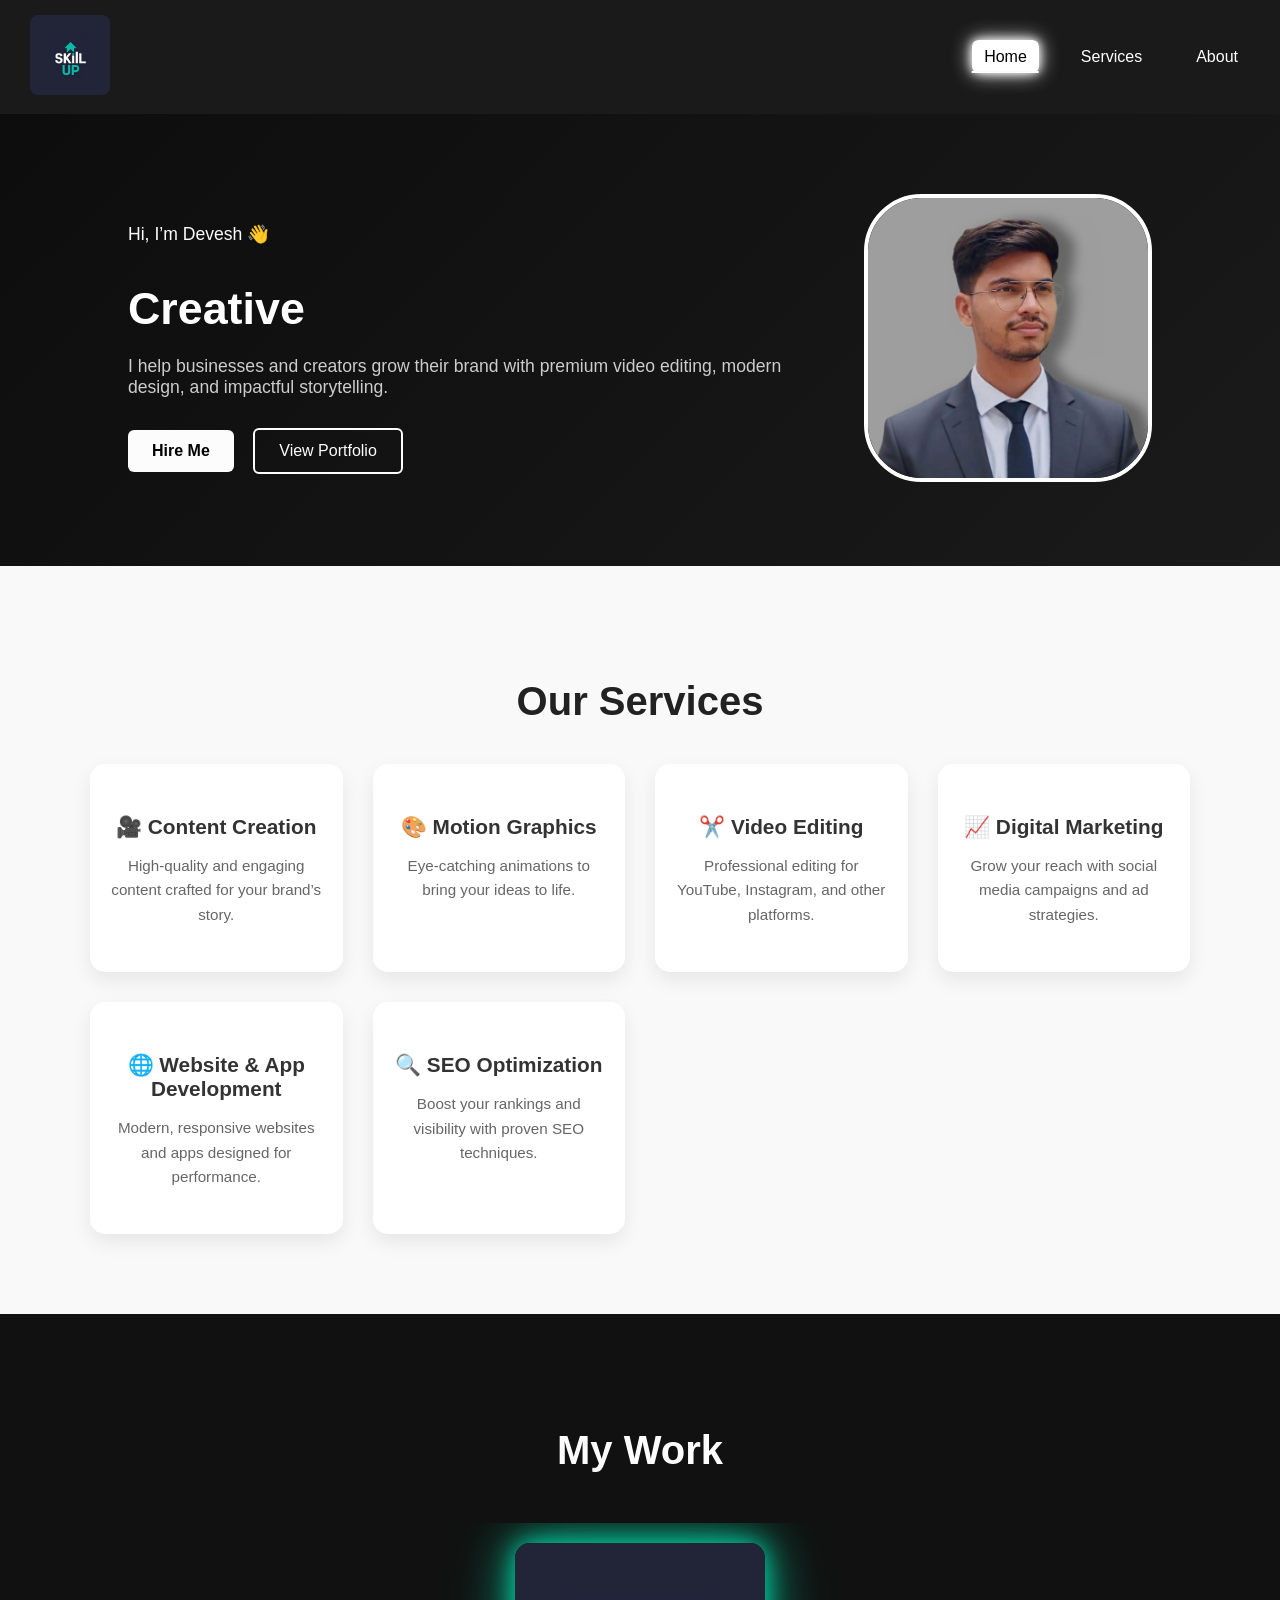
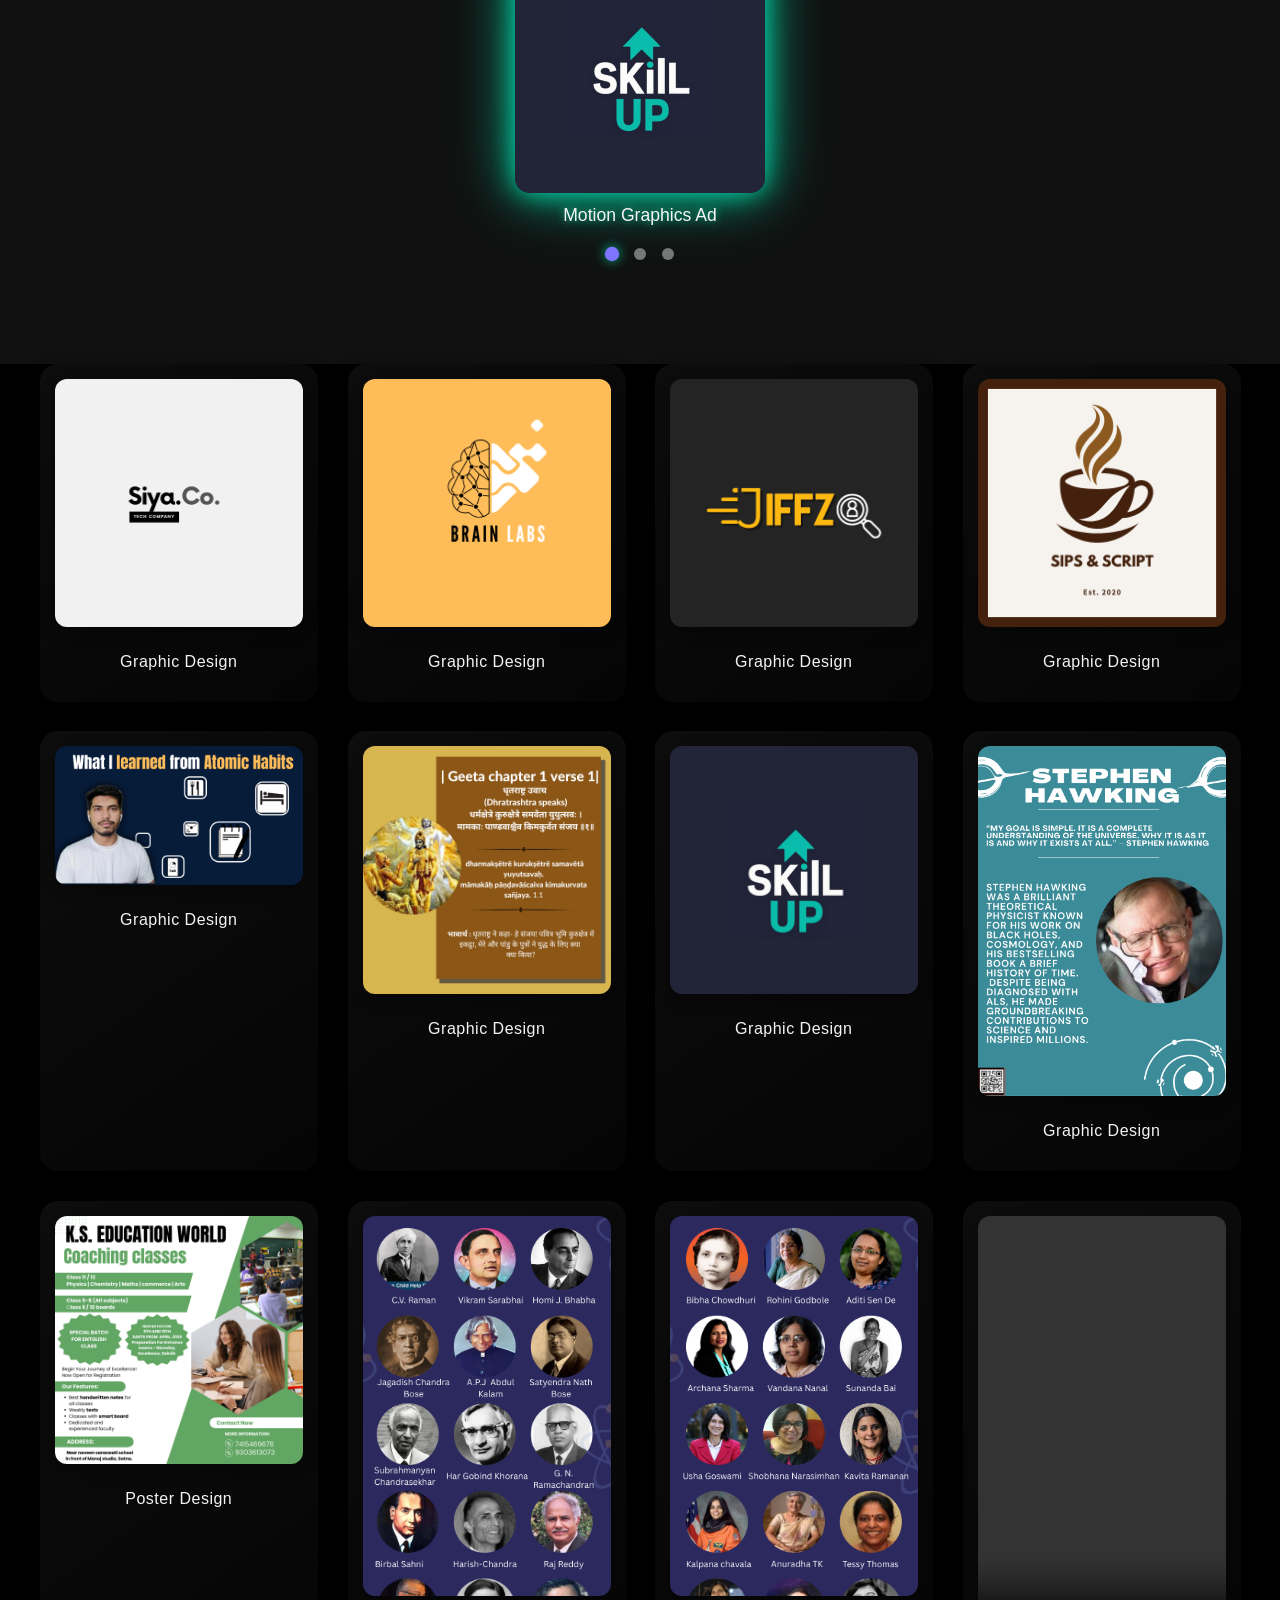
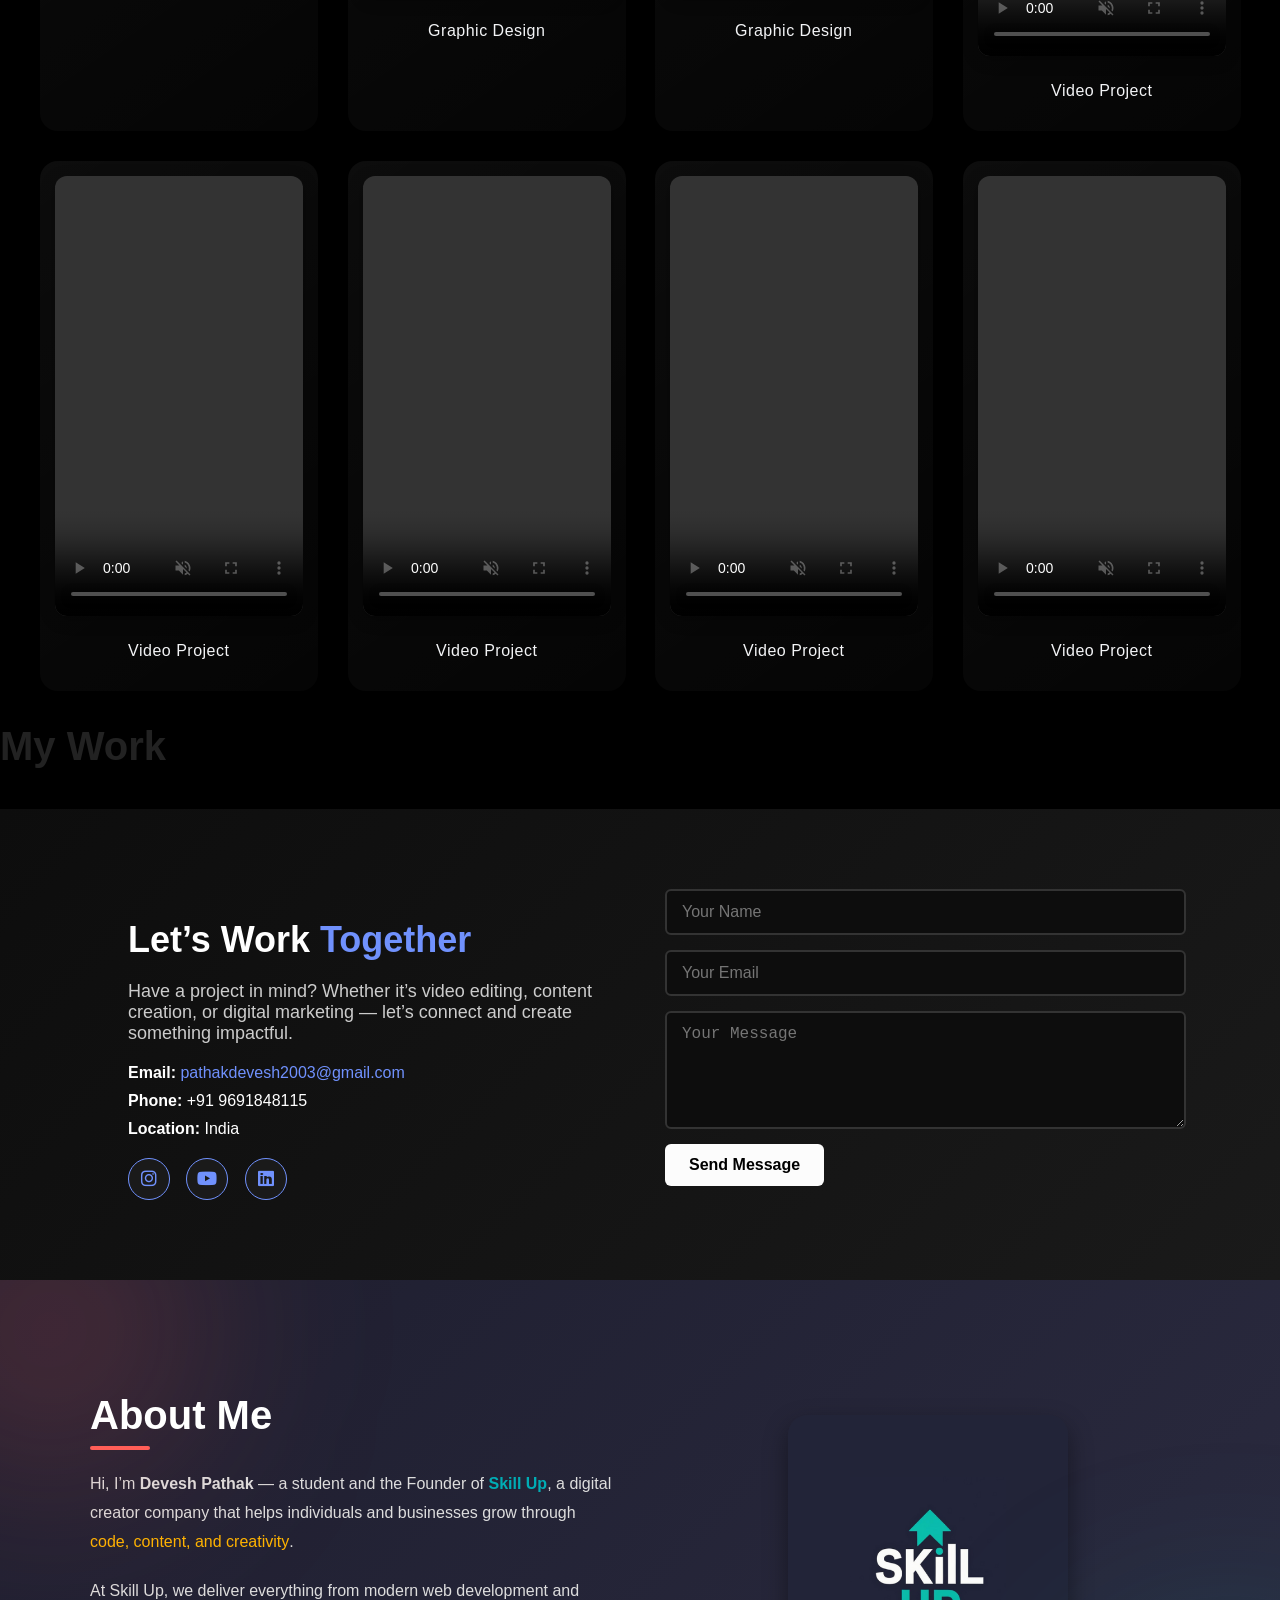
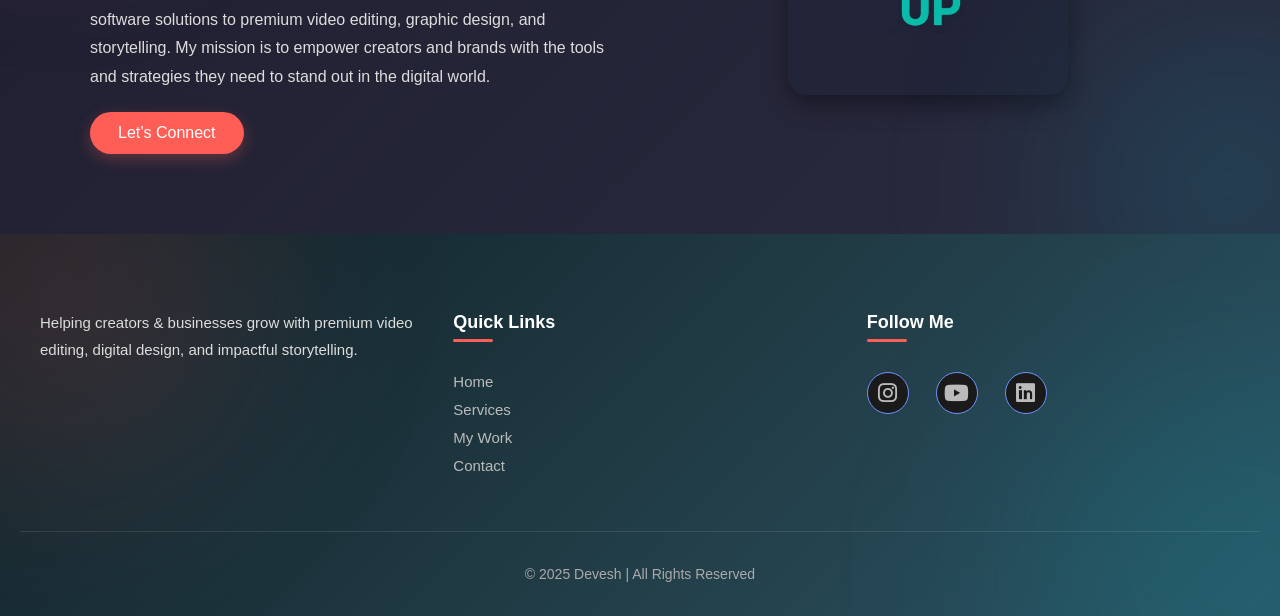
==== index.html @ fc25b99d "initial file added" ====
<!DOCTYPE html>
<html lang="en">

<head>
  <meta charset="UTF-8">
  <meta name="viewport" content="width=device-width, initial-scale=1.0">
  <title>Skill Up</title>
  <link rel="stylesheet" href="style.css">
  <link rel="stylesheet" href="https://cdnjs.cloudflare.com/ajax/libs/font-awesome/6.4.0/css/all.min.css">



</head>

<body>

  <header>
    <div class="logo">
      <img src="img/skillup.png" alt="My Logo">
    </div>
    <nav>
      <ul>
        <li><a href="#header" class="active">Home</a></li>
        <li><a href="#services">Services</a></li>
        <li><a href="#about">About</a></li>
      </ul>
    </nav>
    <div class="menu-toggle" onclick="document.querySelector('nav ul').classList.toggle('show')">
      <span></span>
      <span></span>
      <span></span>
    </div>
  </header>

  <main>
    <section class="hero">
      <div class="hero-text">
        <!-- Typing effect elements -->
        <p class="intro" id="intro"></p>
        <h1 id="headline"></h1>

        <p class="desc">
          I help businesses and creators grow their brand with premium
          video editing, modern design, and impactful storytelling.
        </p>
        <a href="#services" class="btn">Hire Me</a>
        <a href="#portfolio" class="btn-outline">View Portfolio</a>
      </div>

      <div class="hero-img">
        <img src="img/profile.jpeg" alt="Devesh Profile">
      </div>
    </section>
    <section class="services" id="services">
      <h2 class="section-title">Our Services</h2>
      <div class="services-grid">
        <div class="service-card">
          <h3>🎥 Content Creation</h3>
          <p>High-quality and engaging content crafted for your brand’s story.</p>
        </div>
        <div class="service-card">
          <h3>🎨 Motion Graphics</h3>
          <p>Eye-catching animations to bring your ideas to life.</p>
        </div>
        <div class="service-card">
          <h3>✂️ Video Editing</h3>
          <p>Professional editing for YouTube, Instagram, and other platforms.</p>
        </div>
        <div class="service-card">
          <h3>📈 Digital Marketing</h3>
          <p>Grow your reach with social media campaigns and ad strategies.</p>
        </div>
        <div class="service-card">
          <h3>🌐 Website & App Development</h3>
          <p>Modern, responsive websites and apps designed for performance.</p>
        </div>
        <div class="service-card">
          <h3>🔍 SEO Optimization</h3>
          <p>Boost your rankings and visibility with proven SEO techniques.</p>
        </div>
      </div>
    </section>
    <!-- Portfolio Section -->
    <section class="portfolio" id="portfolio">
      <h2 class="section-title">My Work</h2>

      <div class="slider">
        <div class="slides">
          <!-- Slide 1 -->
          <div class="slide active">
            <img src="my_work/skillup.png" alt="Project 1">
            <h3>Motion Graphics Ad</h3>
          </div>
          <!-- Slide 2 -->
          <div class="slide">
            <img src="my_work/logo.png" alt="Project 2">
            <h3>Motion Graphics Ad</h3>
          </div>
          <!-- Slide 3 -->
          <div class="slide">
            <img src="my_work/logo2.png" alt="Project 3">
            <h3>Social Media Campaign</h3>
          </div>
        </div>

        <!-- Dot Navigation -->
        <div class="dots">
          <span class="dot active" data-index="0"></span>
          <span class="dot" data-index="1"></span>
          <span class="dot" data-index="2"></span>
        </div>
      </div>

    </section>
    <div class="gallery-grid" id="gallery"></div>

    <!-- galary  section -->
    <section class="gallery-section">
      <h2 class="section-title">My Work</h2>
      <div class="gallery-grid" id="gallery"></div>
    </section>
    <!-- Contact Section -->
    <section id="contact" class="contact">
      <div class="contact-container">
        <div class="contact-text">
          <h2>Let’s Work <span>Together</span></h2>
          <p>
            Have a project in mind? Whether it’s video editing, content creation,
            or digital marketing — let’s connect and create something impactful.
          </p>
          <ul class="contact-info">
            <li><strong>Email:</strong> <a href="mailto:pathakdevesh2003@gmail.com">pathakdevesh2003@gmail.com</a></li>
            <li><strong>Phone:</strong> +91 9691848115</li>
            <li><strong>Location:</strong> India</li>
          </ul>
          <div class="social-links">
            <a href="https://www.instagram.com/devesh.skillup/"><i class="fab fa-instagram"></i></a>
            <a href="https://www.youtube.com/@deveshpathak-skillup"><i class="fab fa-youtube"></i></a>
            <a href="https://www.linkedin.com/in/devesh-pathak-b77771316/"><i class="fab fa-linkedin"></i></a>
          </div>
        </div>

        <form class="contact-form">
          <input type="text" name="name" placeholder="Your Name" required>
          <input type="email" name="email" placeholder="Your Email" required>
          <textarea name="message" rows="5" placeholder="Your Message" required></textarea>
          <button type="submit" class="btn">Send Message</button>
        </form>

      </div>
    </section>
    <!-- About Me Section -->
    <section class="about" id="about">
      <div class="about-container">
        <div class="about-text">
          <h2>About Me</h2>
          <p>
            Hi, I’m <strong>Devesh Pathak</strong> — a student and the Founder of
            <span class="highlight">Skill Up</span>, a digital creator company that
            helps individuals and businesses grow through <em>code, content, and creativity</em>.
          </p>
          <p>
            At Skill Up, we deliver everything from modern web development and
            software solutions to premium video editing, graphic design, and
            storytelling. My mission is to empower creators and brands with the
            tools and strategies they need to stand out in the digital world.
          </p>
          <a href="#contact" class="btn-about">Let’s Connect</a>
        </div>

        <div class="about-image">
          <img src="my_work/skillup.png" alt="Skill Up Logo">
        </div>
      </div>
    </section>


  </main>
  <!-- Footer Section -->
  <footer class="footer">
    <div class="footer-container">

      <!-- Left: Logo & About -->
      <div class="footer-about">
        <!-- <img src="logo.png.jpeg" alt="Logo" class="footer-logo"> -->
        <p>
          Helping creators & businesses grow with premium video editing,
          digital design, and impactful storytelling.
        </p>
      </div>

      <!-- Middle: Quick Links -->
      <div class="footer-links">
        <h3>Quick Links</h3>
        <ul>
          <li><a href="#home">Home</a></li>
          <li><a href="#services">Services</a></li>
          <li><a href="#portfolio"> My Work</a></li>
          <li><a href="#contact">Contact</a></li>
        </ul>
      </div>

      <!-- Right: Social Media -->
      <div class="footer-social">
        <h3>Follow Me</h3>
        <div class="social-links">
          <a href="https://www.instagram.com/devesh.skillup/"><i class="fab fa-instagram"></i></a>
          <a href="https://www.youtube.com/@deveshpathak-skillup"><i class="fab fa-youtube"></i></a>
          <a href="https://www.linkedin.com/in/devesh-pathak-b77771316/"><i class="fab fa-linkedin"></i></a>
        </div>
      </div>
    </div>

    <!-- Bottom Copyright -->
    <div class="footer-bottom">
      <p>© 2025 Devesh | All Rights Reserved</p>
    </div>
  </footer>





</body>

</html>
<script>

  // Get all nav links
  const navLinks = document.querySelectorAll("nav ul li a");

  navLinks.forEach(link => {
    link.addEventListener("click", () => {
      // Remove active class from all links
      navLinks.forEach(l => l.classList.remove("active"));

      // Add active to the clicked link
      link.classList.add("active");
    });
  });


  // Texts to type
  const introText = "Hi, I’m Devesh 👋";
  const headlineText = "Creative Video Editor & Digital Designer";

  function typeEffect(element, text, delay = 100, callback) {
    let i = 0;
    element.innerHTML = ""; // clear before typing
    function typing() {
      if (i < text.length) {
        element.innerHTML += text.charAt(i);
        i++;
        setTimeout(typing, delay);
      } else if (callback) {
        setTimeout(callback, 500); // slight pause before callback
      }
    }
    typing();
  }

  // Run typing animation
  const introEl = document.getElementById("intro");
  const headlineEl = document.getElementById("headline");

  typeEffect(introEl, introText, 100, () => {
    typeEffect(headlineEl, headlineText, 80);
  });



  const slides = document.querySelectorAll(".slide");
  const dots = document.querySelectorAll(".dot");

  function showSlide(index) {
    slides.forEach((slide, i) => {
      slide.classList.toggle("active", i === index);
      dots[i].classList.toggle("active", i === index);
    });
  }

  // Dot click events
  dots.forEach(dot => {
    dot.addEventListener("click", () => {
      const index = parseInt(dot.getAttribute("data-index"));
      showSlide(index);
    });
  });

  // Show first slide on load
  showSlide(0);

  const works = [
    { type: "image", src: "my_work/logo.png", title: "Graphic Design" },
    { type: "image", src: "my_work/A.png", title: "Graphic Design" },
    { type: "image", src: "my_work/logo1.png", title: "Graphic Design" },
    { type: "image", src: "my_work/logo2.png", title: "Graphic Design" },
    { type: "image", src: "my_work/th1.png", title: "Graphic Design" },
    { type: "image", src: "my_work/p1.png", title: "Graphic Design" },
    { type: "image", src: "img/skillup.png", title: "Graphic Design" },
    { type: "image", src: "my_work/the legend.png", title: "Graphic Design" },
    { type: "image", src: "my_work/K.s. Education.png", title: "Poster Design" },

    { type: "image", src: "my_work/1.png", title: "Graphic Design" },
    { type: "image", src: "my_work/2.png", title: "Graphic Design" },


    { type: "video", src: "my_work/video 8.mp4", title: "Video Project" },
    { type: "video", src: "my_work/nvidia.mp4", title: "Video Project" },
    { type: "video", src: "my_work/cuda final VIDEO.mp4", title: "Video Project" },
    { type: "video", src: "my_work/perplexity final vid.mp4", title: "Video Project" },
    { type: "video", src: "my_work/video 9 final 01-1.mp4", title: "Video Project" },

  ];
  const gallery = document.getElementById("gallery");

  works.forEach(work => {
    const div = document.createElement("div");
    div.classList.add("work-item");

    if (work.type === "image") {
      div.innerHTML = `
      <img src="${work.src}" alt="${work.title}">
      <h3>${work.title}</h3>
    `;
    } else {
      div.innerHTML = `
      <video controls playsinline muted>
        <source src="${work.src}" type="video/mp4">
        Your browser does not support the video tag.
      </video>
      <h3>${work.title}</h3>
    `;
    }

    gallery.appendChild(div);
  });
  const scriptURL = 'https://script.google.com/macros/s/AKfycbzCOhiUZoUlCSWHPt5wFbGxhAeaVVapqWkbGsybh0ZCWG2alGzcalYZxkOgJLJyQmgj/exec'; // Paste your Apps Script URL


  form.addEventListener("submit", (e) => {
    e.preventDefault();

    // form ke inputs se values lo
    const data = {
      name: form.querySelector('input[placeholder="Your Name"]').value,
      email: form.querySelector('input[placeholder="Your Email"]').value,
      message: form.querySelector('textarea[placeholder="Your Message"]').value
    };

    // Google Sheets ko data send karo
    fetch(scriptURL, {
      method: "POST",
      body: JSON.stringify(data),
      headers: { "Content-Type": "application/json" }
    })
      .then((response) => {
        alert("✅ Message Sent Successfully!");
        form.reset(); // form clear ho jayega
      })
      .catch((error) => alert("❌ Error: " + error.message));
  });








</script>
---- style.css ----
:root {
      --primary: #fcfcfc;
      --dark: #0d0d0d;
      --darker: #1a1a1a;
      --light: #fff;
      --gray: #cccccc;
    }

    body {
      margin: 0;
      font-family: Arial, sans-serif;
      background-color: #000;
      color: var(--light);
    }

    /* Header */
    header {
      background-color: var(--darker);
      display: flex;
      justify-content: space-between;
      align-items: center;
      padding: 15px 30px;
      position: sticky;
      top: 0;
      z-index: 1000;
    }

    .logo img {
  max-width: 80px;   /* sets a maximum size */
  width: 100%;        /* makes it scale responsively */
  height: auto;
  transition: transform 0.4s ease, box-shadow 0.4s ease;
  border-radius: 10%; /* optional, makes it round */
}

/* Hover grow + glow */
.logo img:hover {
  transform: scale(1.1);
  box-shadow: 0 0 15px var(--primary), 0 0 30px var(--primary);
}

/* Continuous glow effect */
@keyframes logoGlow {
  0% {
    box-shadow: 0 0 8px var(--primary), 0 0 16px var(--primary);
  }
  50% {
    box-shadow: 0 0 18px var(--primary), 0 0 36px var(--primary);
  }
  100% {
    box-shadow: 0 0 8px var(--primary), 0 0 16px var(--primary);
  }
}

.logo img.animate {
  animation: logoGlow 2s infinite;
}

/* Media Queries for smaller screens */
@media (max-width: 768px) {
  .logo img {
    max-width: 140px;
  }
}

@media (max-width: 480px) {
  .logo img {
    max-width: 100px;
  }
}



/* Navigation */
nav ul {
  list-style: none;
  margin: 0;
  padding: 0;
  display: flex;
  gap: 30px;
}

nav ul li a {
  text-decoration: none;
  color: var(--light);
  font-size: 16px;
  font-weight: 500;
  transition: all 0.3s ease;
  padding: 8px 12px;
  border-radius: 6px;
  position: relative;
}

/* Glowing underline + hover effect */
nav ul li a::after {
  content: "";
  position: absolute;
  width: 0;
  height: 2px;
  left: 50%;
  bottom: 0;
  background: var(--primary);
  transition: all 0.3s ease;
  transform: translateX(-50%);
}

nav ul li a:hover::after,
nav ul li a.active::after {
  width: 100%;
}

nav ul li a:hover,
nav ul li a.active {
  background-color: var(--light);
  color: #000;
  box-shadow: 0 0 10px var(--primary), 0 0 20px var(--primary);
}

/* Hamburger Menu */
.menu-toggle {
  display: none;
  flex-direction: column;
  gap: 5px;
  cursor: pointer;
}

.menu-toggle span {
  width: 25px;
  height: 3px;
  background: var(--light);
  border-radius: 3px;
  transition: 0.3s;
}

/* Animate into "X" when active */
.menu-toggle.active span:nth-child(1) {
  transform: rotate(45deg) translate(5px, 5px);
  background: var(--primary);
}
.menu-toggle.active span:nth-child(2) {
  opacity: 0;
}
.menu-toggle.active span:nth-child(3) {
  transform: rotate(-45deg) translate(5px, -5px);
  background: var(--primary);
}


    /* Hero Section */
    .hero {
      display: flex;
      align-items: center;
      justify-content: space-between;
      gap: 40px;
      padding: 80px 10%;
      background: linear-gradient(135deg, var(--dark), var(--darker));
      color: var(--light);
      flex-wrap: wrap;
    }

    .hero-text {
      flex: 1;
      min-width: 280px;
    }

    .hero-text .intro {
      font-size: 1.1rem;
      margin-bottom: 10px;
      color: var(--primary);
    }

    .hero-text h1 {
      font-size: 2.8rem;
      line-height: 1.2;
      margin-bottom: 20px;
    }

    .hero-text h1 span {
      color: var(--primary);
    }

    .hero-text .desc {
      font-size: 1.1rem;
      margin-bottom: 30px;
      color: var(--gray);
    }

    .btn, .btn-outline {
      display: inline-block;
      padding: 12px 24px;
      margin-right: 15px;
      font-size: 1rem;
      border-radius: 6px;
      text-decoration: none;
      transition: 0.3s ease;
    }

    /* Primary Button */
    .btn {
      background-color: var(--primary);
      color: #000;
      font-weight: bold;
    }

    .btn:hover {
      background-color: var(--light);
      color: #000;
    }

    /* Outline Button */
    .btn-outline {
      border: 2px solid var(--primary);
      color: var(--primary);
    }

    .btn-outline:hover {
      background-color: var(--primary);
      color: #000;
    }

    /* Hero Image */
    .hero-img img {
      width: 280px;
      height: 280px;
      border-radius: 20%;
      object-fit: cover;
      border: 4px solid var( --light);
    }

    /* Responsive Design */
    @media (max-width: 768px) {
      nav ul {
        position: absolute;
        top: 70px;
        right: 30px;
        background: var(--darker);
        flex-direction: column;
        gap: 20px;
        padding: 20px;
        border-radius: 8px;
        display: none;
      }

      nav ul.show {
        display: flex;
      }

      .menu-toggle {
        display: flex;
      }

      .hero {
        flex-direction: column-reverse;
        text-align: center;
        padding: 60px 5%;
      }

      .hero-text {
        max-width: 100%;
      }

      .hero-img img {
        width: 220px;
        height: 220px;
      }
    }
    /* Services Section */
.services {
  padding: 80px 20px;
  background: #f9f9f9;
  text-align: center;
}

.section-title {
  font-size: 2.5rem;
  margin-bottom: 40px;
  color: #222;
}

.services-grid {
  display: grid;
  grid-template-columns: repeat(auto-fit, minmax(250px, 1fr));
  gap: 30px;
  max-width: 1100px;
  margin: 0 auto;
}

.service-card {
  background: #fff;
  padding: 30px 20px;
  border-radius: 15px;
  box-shadow: 0 8px 20px rgba(0,0,0,0.08);
  transition: transform 0.3s ease, box-shadow 0.3s ease;
}

.service-card h3 {
  font-size: 1.3rem;
  margin-bottom: 15px;
  color: #333;
}

.service-card p {
  color: #666;
  font-size: 0.95rem;
  line-height: 1.6;
}

.service-card:hover {
  transform: translateY(-10px);
  box-shadow: 0 12px 25px rgba(0,0,0,0.12);
}
/* Portfolio Section */
.portfolio {
  padding: 80px 20px;
  background: #111;
  color: white;
  text-align: center;
}

.portfolio .section-title {
  font-size: 2.5rem;
  margin-bottom: 50px;
  color: rgb(253, 252, 253);
}

/* Slider */
/* Slider Container */
/* Slider container */
.slider {
  position: relative;
  max-width: 800px;
  margin: 0 auto;
  overflow: hidden;
  padding: 20px 0;
}

/* Slides wrapper */
.slides {
  position: relative;
}

/* Individual Slide */
.slide {
  display: none; /* hide all slides */
  text-align: center;
}

.slide.active {
  display: block; /* only active slide visible */
}

/* Images with glow */
.slide img {
  width: 100%;
  max-width: 250px;
  height: auto;
  border-radius: 15px;
  display: block;
  margin: 0 auto;

  /* Glow Effect */
  box-shadow: 0 0 25px rgba(0, 255, 200, 0.7), 
              0 0 50px rgba(0, 255, 200, 0.5), 
              0 0 75px rgba(0, 255, 200, 0.3);
  transition: transform 0.3s ease, box-shadow 0.3s ease;
}

/* Hover effect */
.slide img:hover {
  transform: scale(1.05);
  box-shadow: 0 0 35px rgba(0, 255, 200, 0.9),
              0 0 70px rgba(0, 255, 200, 0.6),
              0 0 100px rgba(0, 255, 200, 0.4);
}

/* Slide Title */
.slide h3 {
  margin-top: 12px;
  font-size: 1.1rem;
  color: #f5f5f5;
  text-shadow: 0 0 8px rgba(0, 255, 200, 0.7);
  font-weight: 500;
}

/* Dots */
.dots {
  text-align: center;
  margin-top: 15px;
}

.dot {
  display: inline-block;
  width: 12px;
  height: 12px;
  margin: 0 6px;
  background-color: #cccccc;           /* neutral dot */
  border-radius: 50%;
  cursor: pointer;
  transition: background-color 0.25s ease, box-shadow 0.25s ease, transform 0.15s ease;
  -webkit-tap-highlight-color: transparent; /* remove mobile tap flash */
  user-select: none;
  touch-action: manipulation;
}

/* Active dot */
.dot.active {
  background-color: #00ffd6; /* explicit hex cyan-like color */
  box-shadow: 0 0 10px rgba(0, 255, 200, 0.7);
  transform: scale(1.08);
}

/* Keep color stable while pressing/focusing */
.dot:active,
.dot:focus {
  outline: none;
  background-color: #00ffd6;
  box-shadow: 0 0 8px rgba(0, 255, 200, 0.6);
}




/* Grid Layout */
.gallery-grid {
  display: grid;
  grid-template-columns: repeat(auto-fit, minmax(250px, 1fr));
  gap: 30px;
  max-width: 1200px;
  margin: 0 auto;
}

/* Card Container */
.work-item {
  background: linear-gradient(145deg, rgba(255,255,255,0.05), rgba(255,255,255,0.02));
  border-radius: 18px;
  padding: 15px;
  text-align: center;
  box-shadow: 0 6px 20px rgba(0,0,0,0.4);
  transition: transform 0.4s ease, box-shadow 0.4s ease;
  opacity: 0;
  transform: translateY(40px) scale(0.95);
  animation: fadeInUp 1s forwards;
}

.work-item:nth-child(1) { animation-delay: 0.1s; }
.work-item:nth-child(2) { animation-delay: 0.2s; }
.work-item:nth-child(3) { animation-delay: 0.3s; }
.work-item:nth-child(4) { animation-delay: 0.4s; }
.work-item:nth-child(5) { animation-delay: 0.5s; }
.work-item:nth-child(6) { animation-delay: 0.6s; }
/* (add more if needed) */

.work-item:hover {
  transform: translateY(-8px) scale(1.02);
  box-shadow: 0 12px 35px rgba(255, 255, 255, 0.3),
              0 12px 35px rgba(247, 230, 255, 0.3);
}

/* Images */
.work-item img {
  width: 100%;
  height: auto;
  max-height: 380px;
  border-radius: 12px;
  object-fit: cover;
  margin-bottom: 12px;
  box-shadow: 0 4px 15px rgba(0,0,0,0.3);
}

/* Videos (9:16 layout) */
.work-item video {
  width: 100%;
  aspect-ratio: 9 / 16;
  border-radius: 12px;
  object-fit: cover;
  margin-bottom: 12px;
  box-shadow: 0 4px 15px rgba(0,0,0,0.3);
}

/* Titles */
.work-item h3 {
  margin-top: 10px;
  font-size: 1rem;
  font-weight: 500;
  color: #f3f4f6;
  letter-spacing: 0.5px;
}

/* Animation */
@keyframes fadeInUp {
  to {
    opacity: 1;
    transform: translateY(0) scale(1);
  }
}

/* Dots */
.dots {
  margin-top: 20px;
}

.dot {
  height: 12px;
  width: 12px;
  margin: 0 6px;
  background-color: #777;
  border-radius: 50%;
  display: inline-block;
  cursor: pointer;
  transition: 0.3s ease;
}

.dot.active, .dot:hover {
  background-color: rgb(126, 117, 255);
  transform: scale(1.2);
}

/* Contact Section */
.contact {
  padding: 80px 10%;
  background: linear-gradient(135deg, #0d0d0d, #1a1a1a);
  color: white;
}

.contact-container {
  display: flex;
  flex-wrap: wrap;
  gap: 50px;
  align-items: flex-start;
  justify-content: space-between;
}

.contact-text {
  flex: 1 1 45%;
}

.contact-text h2 {
  font-size: 36px;
  margin-bottom: 20px;
}

.contact-text h2 span {
  color: rgb(112, 145, 253);
}

.contact-text p {
  font-size: 18px;
  color: #ccc;
  margin-bottom: 20px;
}

.contact-info {
  list-style: none;
  padding: 0;
  margin-bottom: 20px;
}

.contact-info li {
  margin-bottom: 10px;
  font-size: 16px;
}

.contact-info a {
  color:rgb(112, 145, 253);
  text-decoration: none;
}

.social-links a {
  margin-right: 15px;
  font-size: 16px;
  color: rgb(112, 145, 253);
  text-decoration: none;
  transition: color 0.3s ease;
}

.social-links a:hover {
  color: white;
}
/* About Section */
.about {
  background: linear-gradient(135deg, #1e1e2f, #2b2b40);
  color: #fff;
  padding: 80px 20px;
  position: relative;
  overflow: hidden;
}

.about-container {
  display: flex;
  align-items: center;
  justify-content: space-between;
  gap: 50px;
  max-width: 1100px;
  margin: auto;
  flex-wrap: wrap;
}

/* Text Styling */
.about-text {
  flex: 1;
  min-width: 280px;
}
.about-text h2 {
  font-size: 2.5rem;
  margin-bottom: 20px;
  position: relative;
}
.about-text h2::after {
  content: "";
  display: block;
  width: 60px;
  height: 4px;
  background: #ff5e57;
  margin-top: 8px;
  border-radius: 2px;
}
.about-text p {
  line-height: 1.8;
  font-size: 16px;
  margin-bottom: 20px;
  color: #ddd;
}
.about-text .highlight {
  color: #00adb5;
  font-weight: 600;
}
.about-text em {
  color: #ffb400;
  font-style: normal;
  font-weight: 500;
}

/* Button */
.btn-about {
  display: inline-block;
  padding: 12px 28px;
  background: #ff5e57;
  color: #fff;
  text-decoration: none;
  border-radius: 30px;
  font-weight: 500;
  transition: all 0.3s ease;
  box-shadow: 0 5px 15px rgba(255, 94, 87, 0.3);
}
.btn-about:hover {
  background: #ff3b2e;
  transform: translateY(-3px);
  box-shadow: 0 8px 20px rgba(255, 94, 87, 0.5);
}

/* Image */
.about-image {
  flex: 1;
  text-align: center;
}
.about-image img {
  max-width: 280px;
  border-radius: 20px;
  box-shadow: 0 10px 25px rgba(0, 0, 0, 0.4);
  transition: transform 0.4s ease;
}
.about-image img:hover {
  transform: scale(1.05) rotate(-2deg);
}

/* Background Accent Animations */
.about::before,
.about::after {
  content: "";
  position: absolute;
  width: 300px;
  height: 300px;
  border-radius: 50%;
  filter: blur(100px);
  z-index: 0;
}
.about::before {
  background: rgba(255, 94, 87, 0.2);
  top: -100px;
  left: -100px;
}
.about::after {
  background: rgba(0, 173, 181, 0.2);
  bottom: -100px;
  right: -100px;
}


/* Contact Form */
.contact-form {
  flex: 1 1 45%;
  display: flex;
  flex-direction: column;
  gap: 15px;
}

.contact-form input,
.contact-form textarea {
  width: 100%;
  padding: 12px 15px;
  border: 2px solid #333;
  background: #0d0d0d;
  color: white;
  border-radius: 6px;
  font-size: 16px;
  outline: none;
  transition: 0.3s ease;
}

.contact-form input:focus,
.contact-form textarea:focus {
  border-color: rgb(112, 145, 253);
}

.contact-form button {
  width: fit-content;
  border: none;
  cursor: pointer;
}
/* Social Links with Icons */
.social-links {
  margin-top: 15px;
}

.social-links a {
  display: inline-flex;
  align-items: center;
  justify-content: center;
  width: 40px;
  height: 40px;
  border-radius: 50%;
  background: #1a1a1a;
  color: rgb(112, 145, 253);
  font-size: 18px;
  margin-right: 12px;
  transition: 0.3s ease;
  border: 1px solid rgb(112, 145, 253);
}

.social-links a:hover {
  background: rgb(112, 145, 253);
  color: #000;
}
/* Footer Styles */
.footer {
  background: linear-gradient(135deg, #0f2027, #203a43, #2c5364);
  color: #fff;
  padding: 60px 20px 20px;
  font-family: 'Poppins', sans-serif;
  position: relative;
  overflow: hidden;
}

/* Footer container grid */
.footer-container {
  display: grid;
  grid-template-columns: repeat(auto-fit, minmax(220px, 1fr));
  gap: 40px;
  max-width: 1200px;
  margin: auto;
  position: relative;
  z-index: 2;
}

/* About Section */
.footer-about p {
  line-height: 1.8;
  font-size: 15px;
  color: #ddd;
  transition: color 0.3s ease-in-out;
}
.footer-about p:hover {
  color: #fff;
}

/* Quick Links */
.footer-links h3,
.footer-social h3 {
  margin-bottom: 15px;
  font-size: 18px;
  position: relative;
  display: inline-block;
}
.footer-links h3::after,
.footer-social h3::after {
  content: "";
  display: block;
  width: 40px;
  height: 3px;
  background: #ff5e57;
  margin-top: 6px;
  border-radius: 2px;
  transition: width 0.3s;
}
.footer-links h3:hover::after,
.footer-social h3:hover::after {
  width: 60px;
}

/* Links */
.footer-links ul {
  list-style: none;
  padding: 0;
}
.footer-links ul li {
  margin-bottom: 10px;
}
.footer-links ul li a {
  color: #bbb;
  text-decoration: none;
  transition: all 0.3s ease-in-out;
  font-size: 15px;
}
.footer-links ul li a:hover {
  color: #fff;
  padding-left: 5px;
}

/* Social Icons */
.footer-social .social-links {
  display: flex;
  gap: 15px;
}
.footer-social .social-links a {
  color: #bbb;
  font-size: 22px;
  transition: transform 0.3s ease, color 0.3s ease;
}
.footer-social .social-links a:hover {
  color: #f0e5e5;
  transform: translateY(-5px) scale(1.1);
}

/* Bottom Copyright */
.footer-bottom {
  text-align: center;
  margin-top: 40px;
  padding-top: 20px;
  border-top: 1px solid rgba(255, 255, 255, 0.1);
  font-size: 14px;
  color: #aaa;
  transition: color 0.3s;
}
.footer-bottom:hover p {
  color: #fff;
}

/* Background Animated Glow */
.footer::before {
  content: "";
  position: absolute;
  top: -150px;
  left: -150px;
  width: 400px;
  height: 400px;
  background: rgba(255, 94, 87, 0.15);
  border-radius: 50%;
  filter: blur(100px);
  animation: float 6s infinite alternate ease-in-out;
}
.footer::after {
  content: "";
  position: absolute;
  bottom: -150px;
  right: -150px;
  width: 400px;
  height: 400px;
  background: rgba(0, 173, 181, 0.15);
  border-radius: 50%;
  filter: blur(100px);
  animation: float 8s infinite alternate-reverse ease-in-out;
}

@keyframes float {
  0% {
    transform: translateY(0) scale(1);
  }
  100% {
    transform: translateY(-20px) scale(1.1);
  }
}
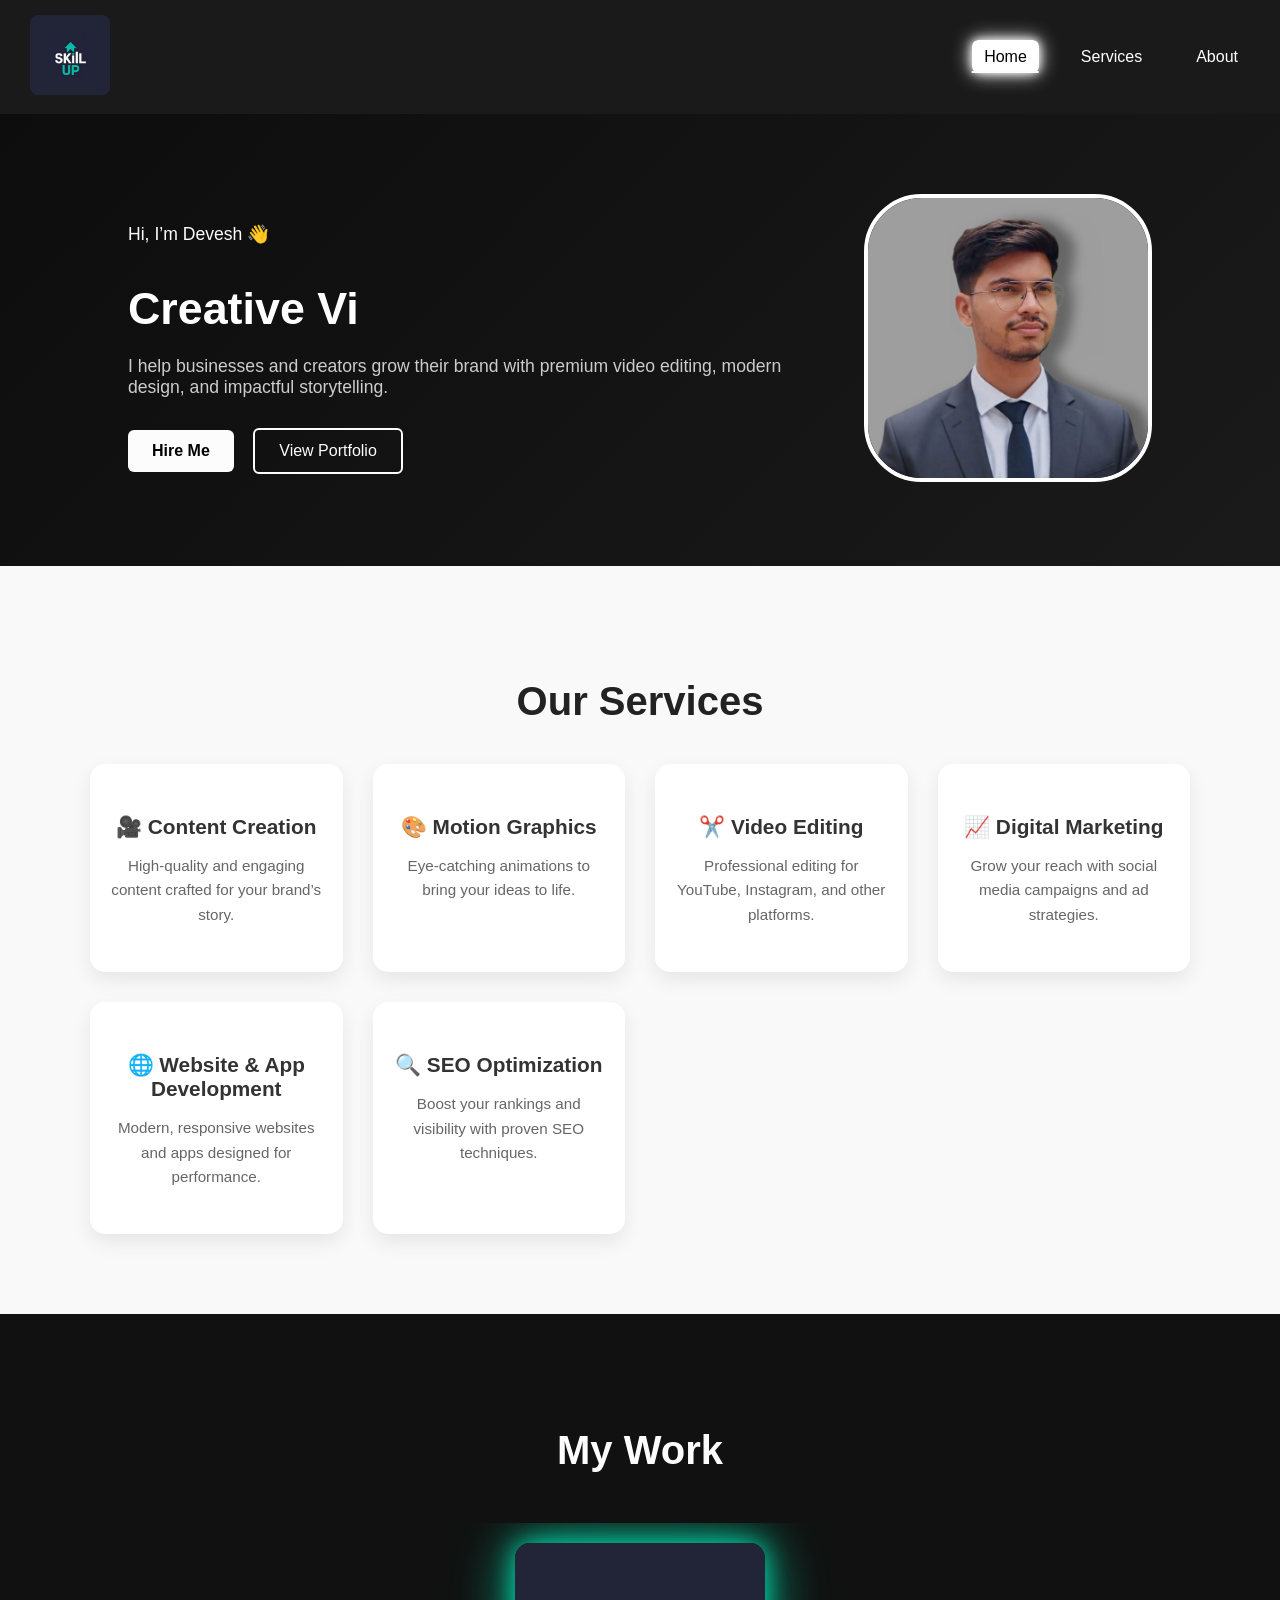
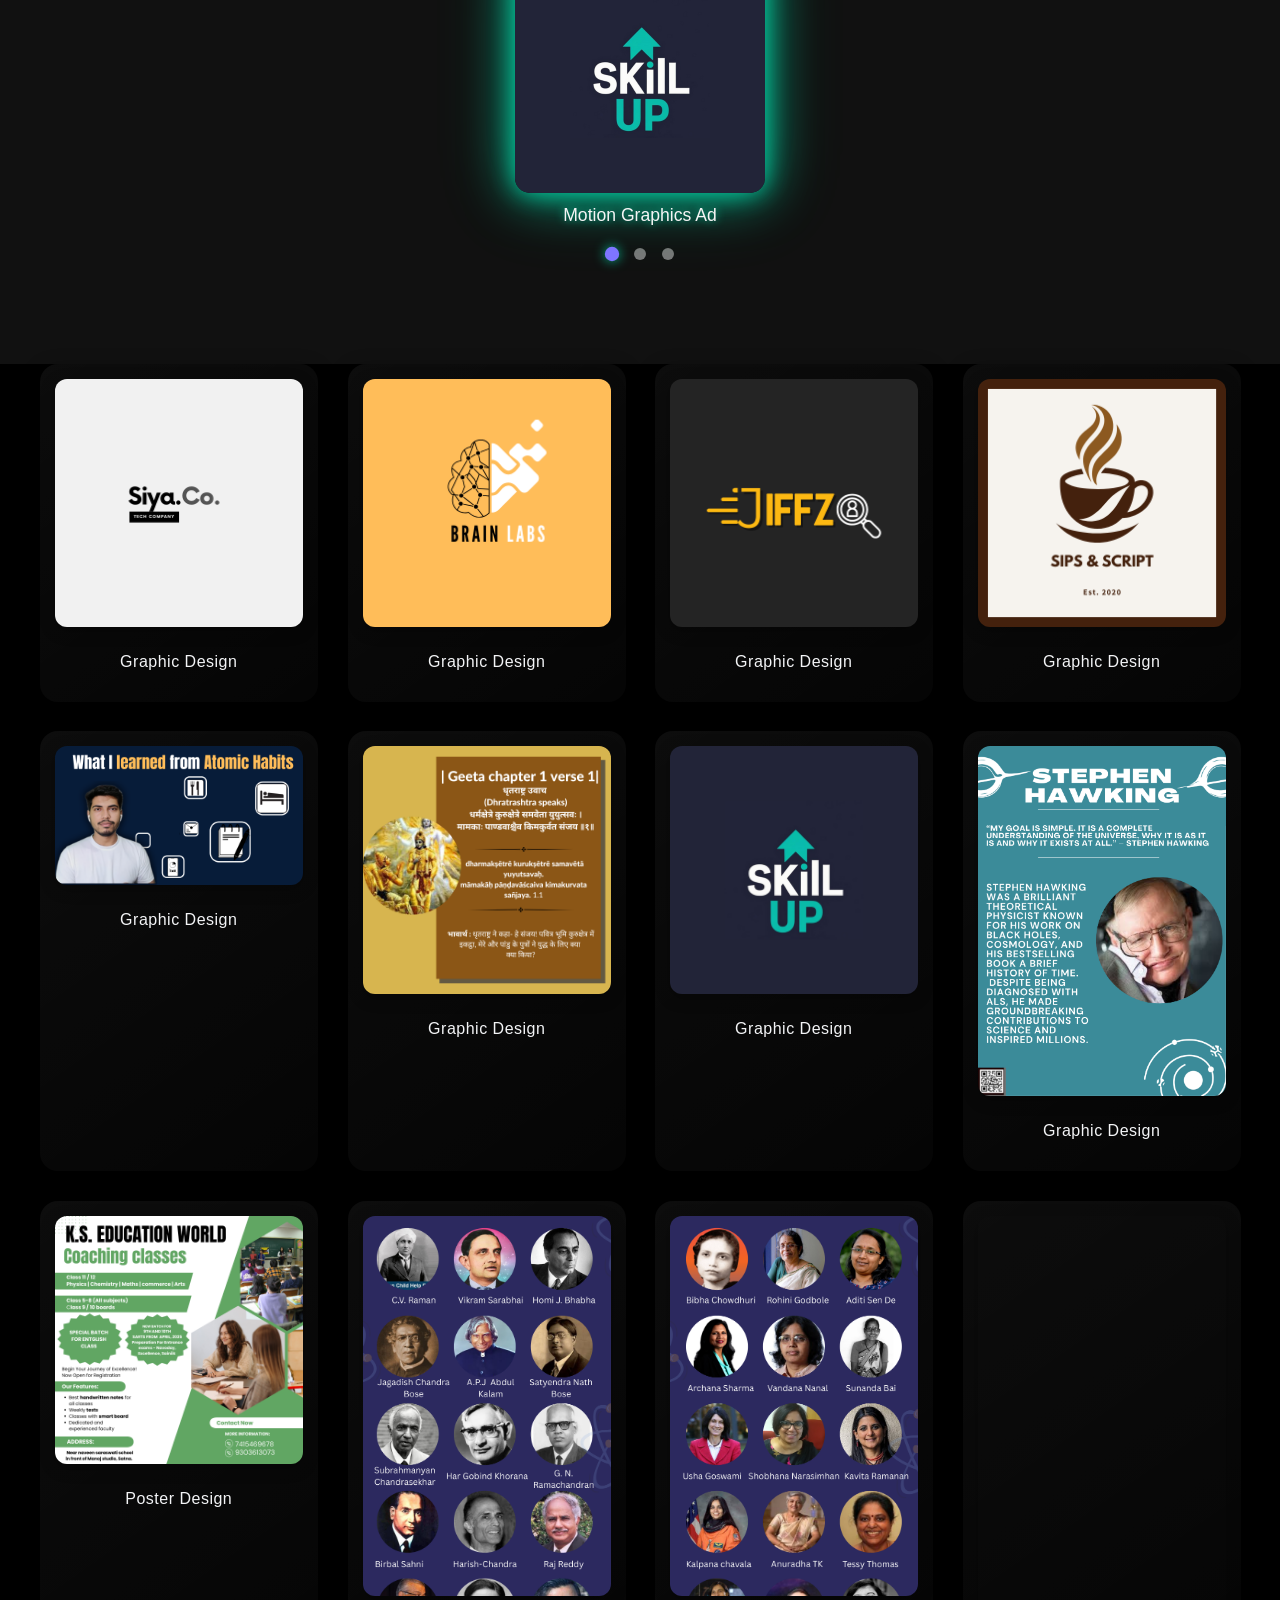
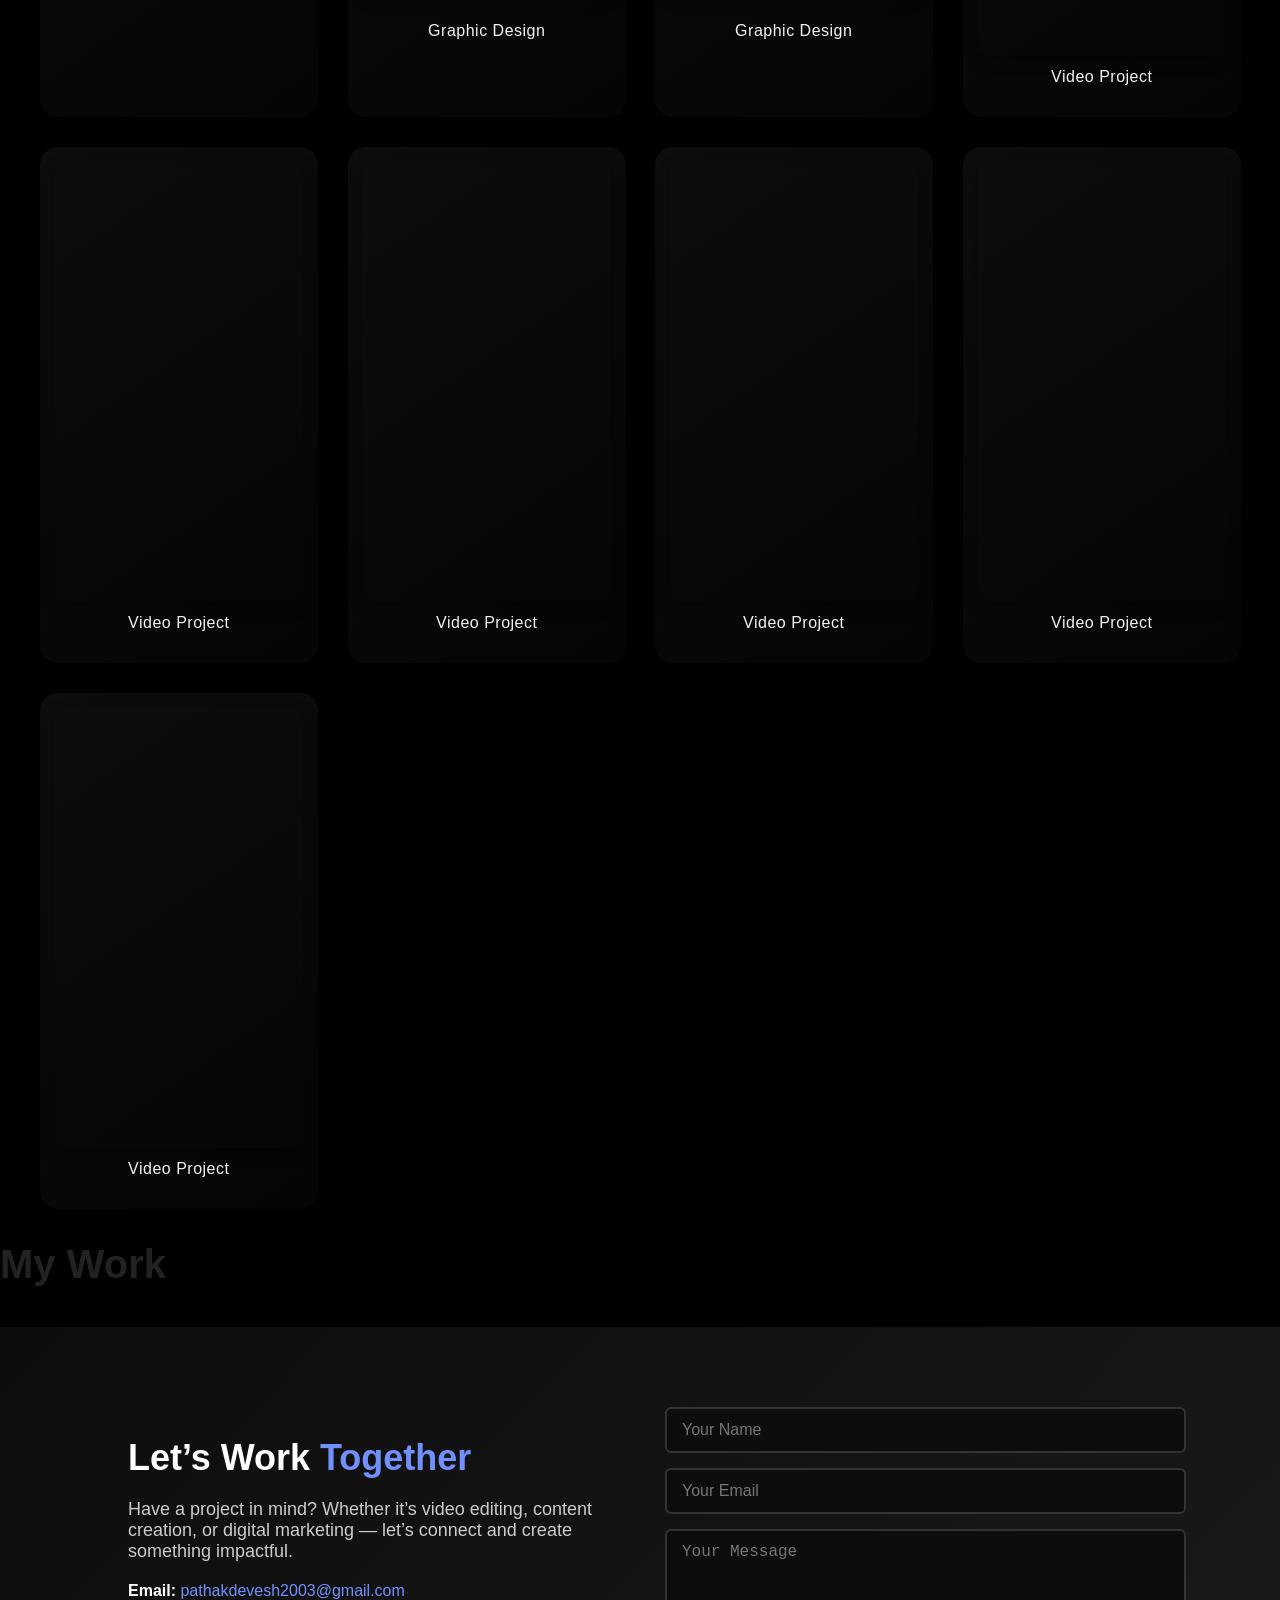
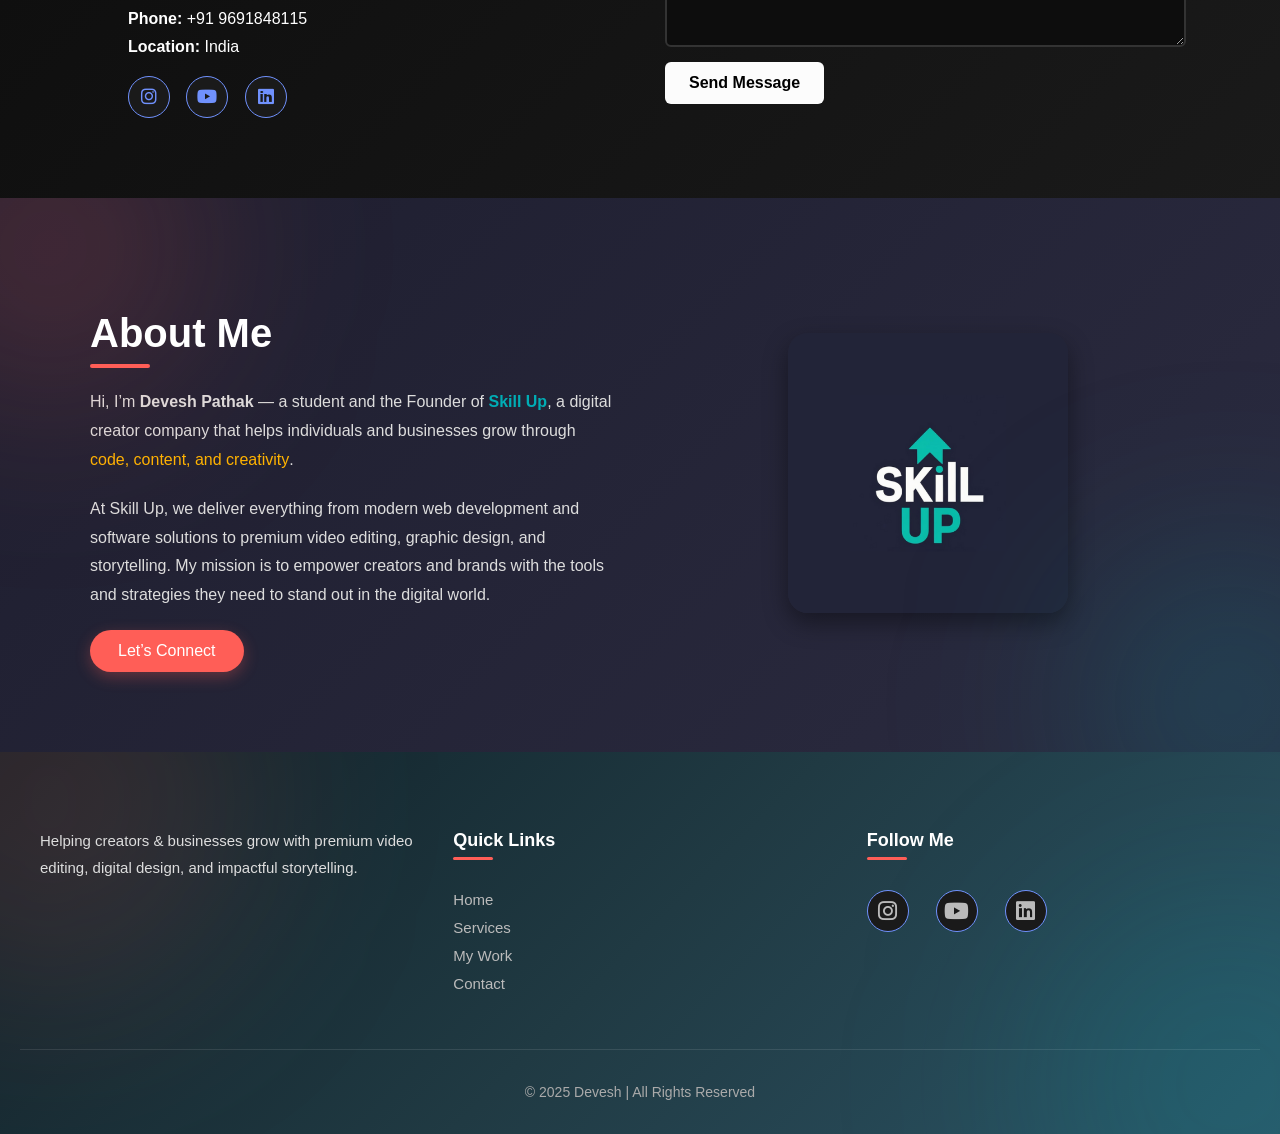
==== commit 1af2b1e0: "storage problem sorted" ====
--- a/index.html
+++ b/index.html
@@ -305,36 +305,48 @@
     { type: "image", src: "my_work/2.png", title: "Graphic Design" },
 
 
-    { type: "video", src: "my_work/video 8.mp4", title: "Video Project" },
-    { type: "video", src: "my_work/nvidia.mp4", title: "Video Project" },
-    { type: "video", src: "my_work/cuda final VIDEO.mp4", title: "Video Project" },
-    { type: "video", src: "my_work/perplexity final vid.mp4", title: "Video Project" },
-    { type: "video", src: "my_work/video 9 final 01-1.mp4", title: "Video Project" },
+
+
+    { type: "youtube", src: "https://youtube.com/shorts/XpsuubgAGXU", title: "Video Project" },
+    { type: "youtube", src: "https://youtube.com/shorts/1IVX43bqDlI", title: "Video Project" },
+    { type: "youtube", src: "https://youtube.com/shorts/DuXgl2bSV5M", title: "Video Project" },
+
+    { type: "youtube", src: "https://youtube.com/shorts/nYHmpbDy2II", title: "Video Project" },
+    { type: "youtube", src: "https://youtube.com/shorts/0uVVkk2U6Jg", title: "Video Project" },
+    { type: "youtube", src: "https://youtube.com/shorts/I0jyuqE9rW8", title: "Video Project" },
 
   ];
   const gallery = document.getElementById("gallery");
 
+
   works.forEach(work => {
-    const div = document.createElement("div");
-    div.classList.add("work-item");
-
-    if (work.type === "image") {
-      div.innerHTML = `
+  const div = document.createElement("div");
+  div.classList.add("work-item");
+
+  if (work.type === "image") {
+    div.innerHTML = `
       <img src="${work.src}" alt="${work.title}">
       <h3>${work.title}</h3>
     `;
-    } else {
-      div.innerHTML = `
-      <video controls playsinline muted>
-        <source src="${work.src}" type="video/mp4">
-        Your browser does not support the video tag.
-      </video>
+  } else if (work.type === "youtube") {
+    // Convert normal/shorts link to embed link
+    let embedLink = work.src.replace("youtube.com/shorts/", "youtube.com/embed/");
+    
+    div.innerHTML = `
+      <div class="video-container">
+        <iframe src="${embedLink}" 
+          frameborder="0" 
+          allow="accelerometer; autoplay; clipboard-write; encrypted-media; gyroscope; picture-in-picture" 
+          allowfullscreen>
+        </iframe>
+      </div>
       <h3>${work.title}</h3>
     `;
-    }
-
-    gallery.appendChild(div);
-  });
+  }
+
+  gallery.appendChild(div);
+});
+
   const scriptURL = 'https://script.google.com/macros/s/AKfycbzCOhiUZoUlCSWHPt5wFbGxhAeaVVapqWkbGsybh0ZCWG2alGzcalYZxkOgJLJyQmgj/exec'; // Paste your Apps Script URL
 
 
--- a/style.css
+++ b/style.css
@@ -494,6 +494,27 @@
     transform: translateY(0) scale(1);
   }
 }
+.video-container {
+  position: relative;
+  width: 100%;
+  padding-bottom: 177.78%; /* 9:16 aspect ratio (Shorts) */
+  height: 0;
+  overflow: hidden;
+  border-radius: 12px;
+  box-shadow: 0 4px 15px rgba(0,0,0,0.3);
+  margin-bottom: 12px;
+}
+
+.video-container iframe {
+  position: absolute;
+  top: 0;
+  left: 0;
+  width: 100%;
+  height: 100%;
+  border: none;
+  border-radius: 12px;
+}
+
 
 /* Dots */
 .dots {
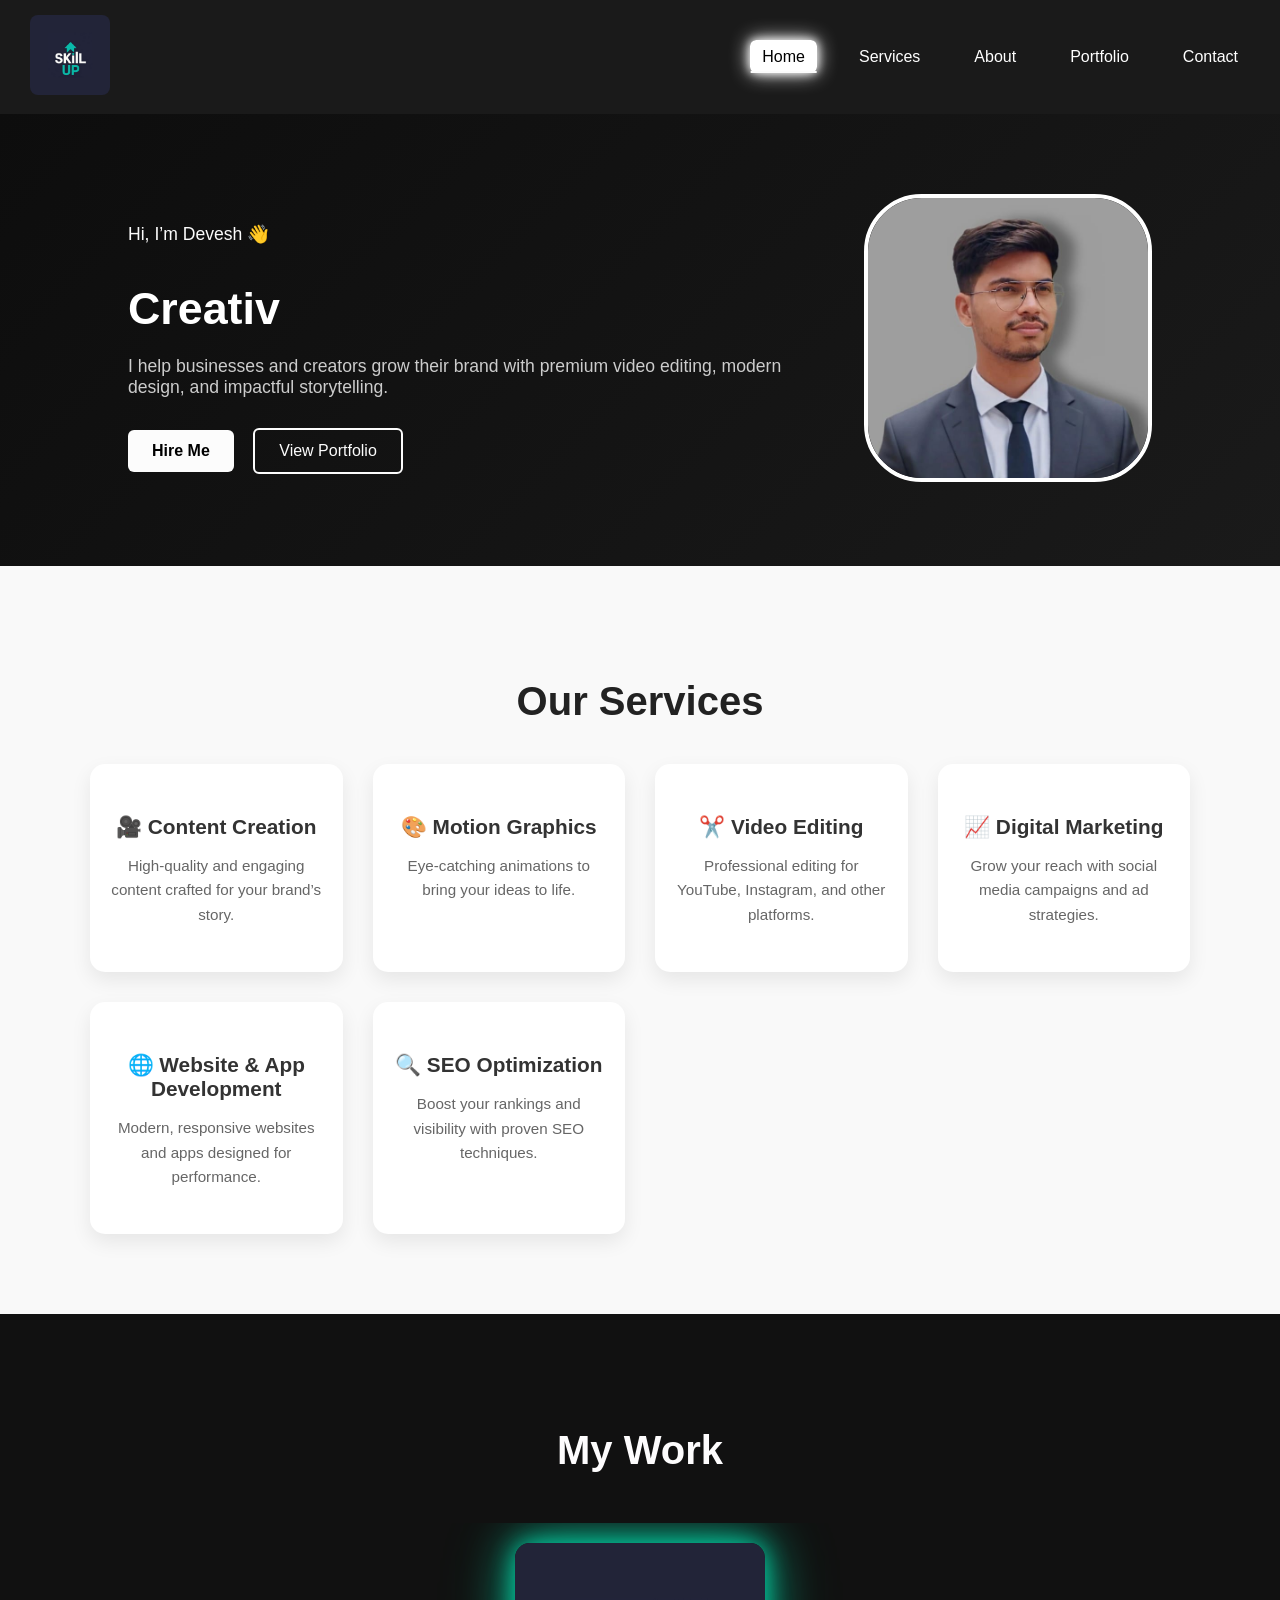
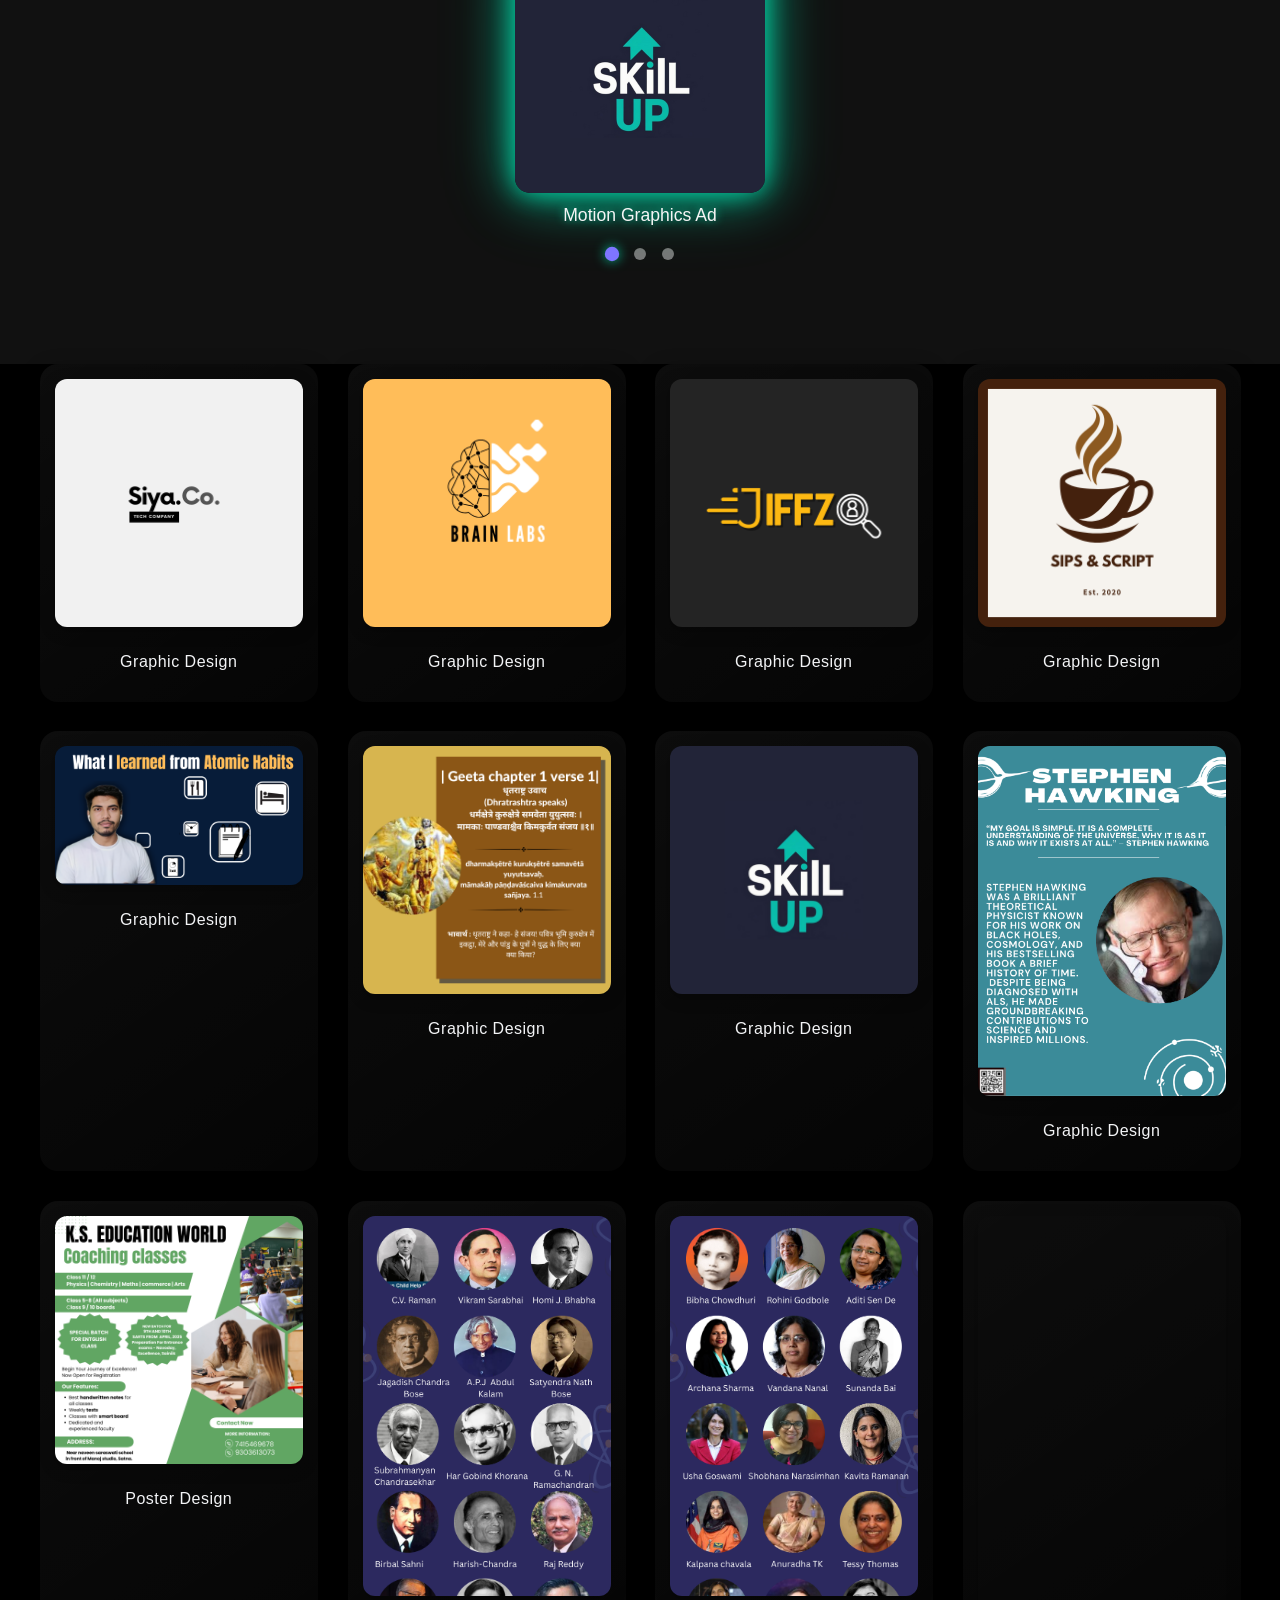
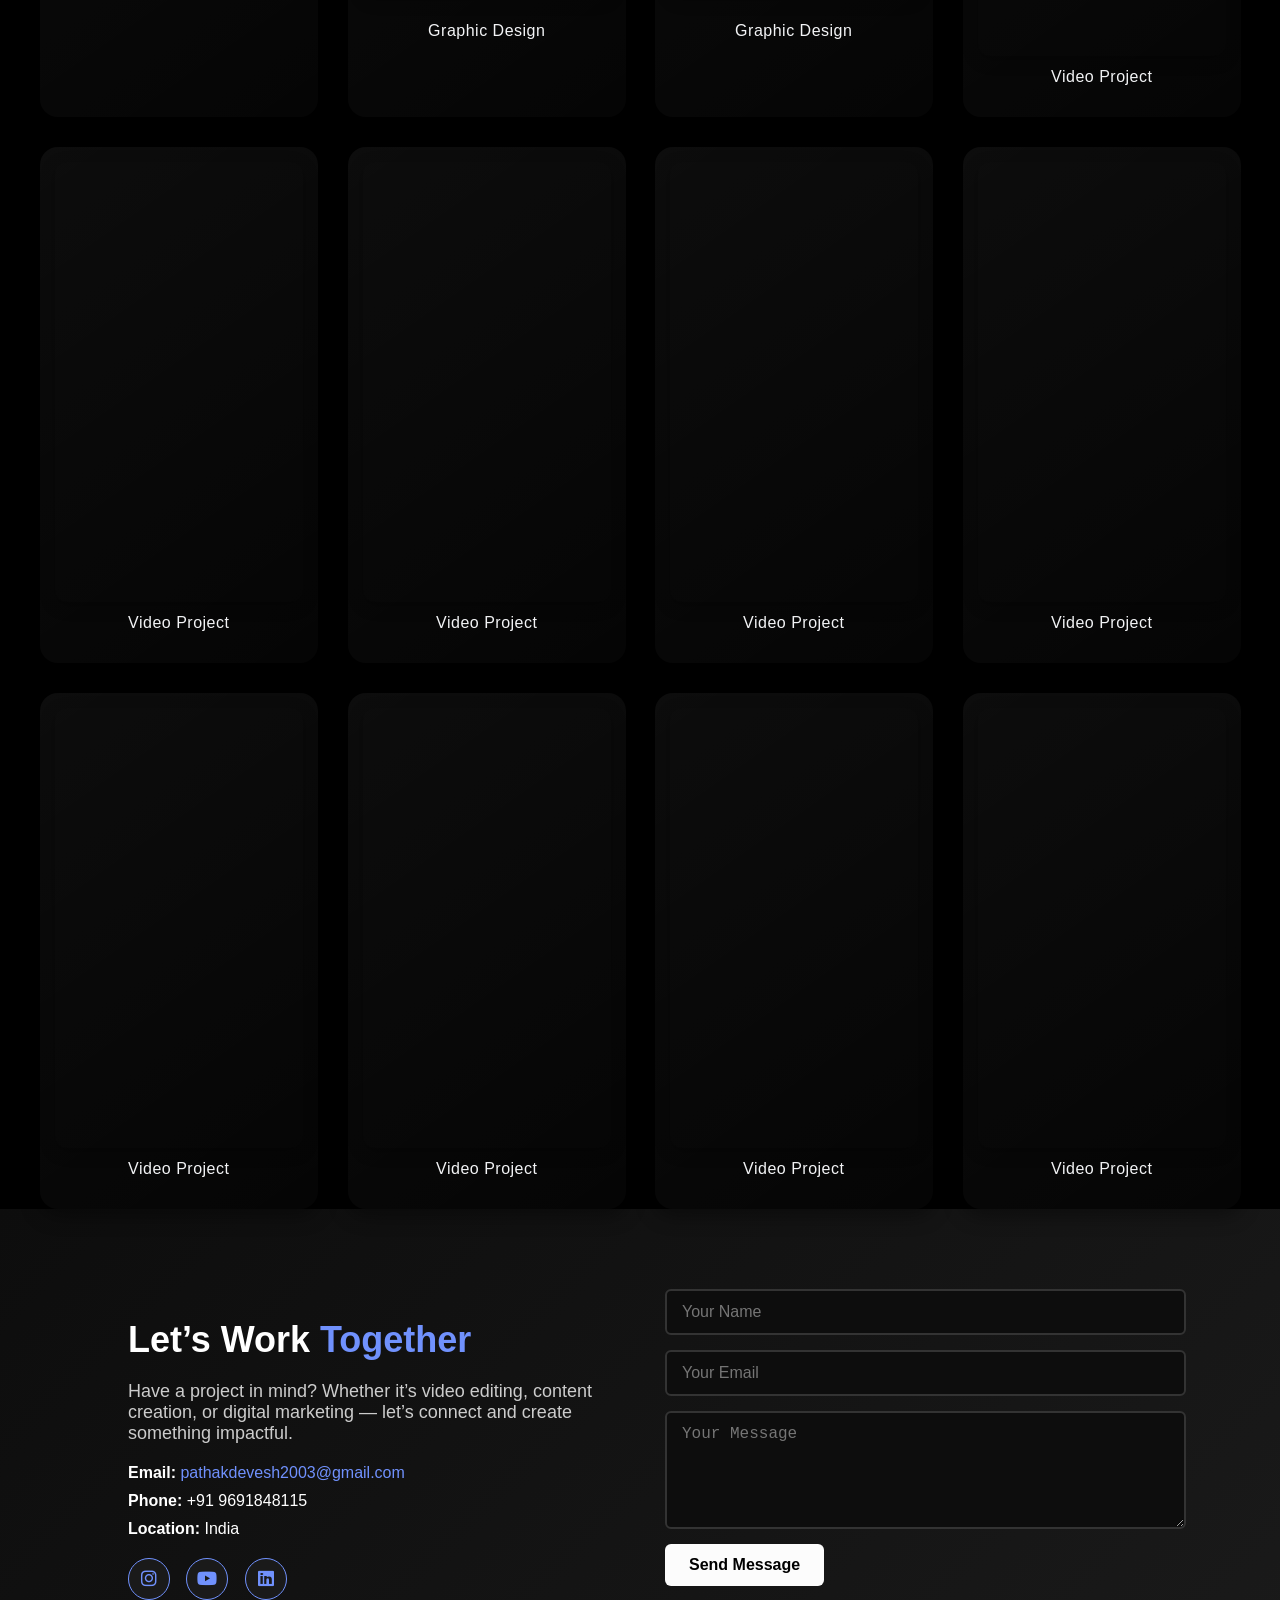
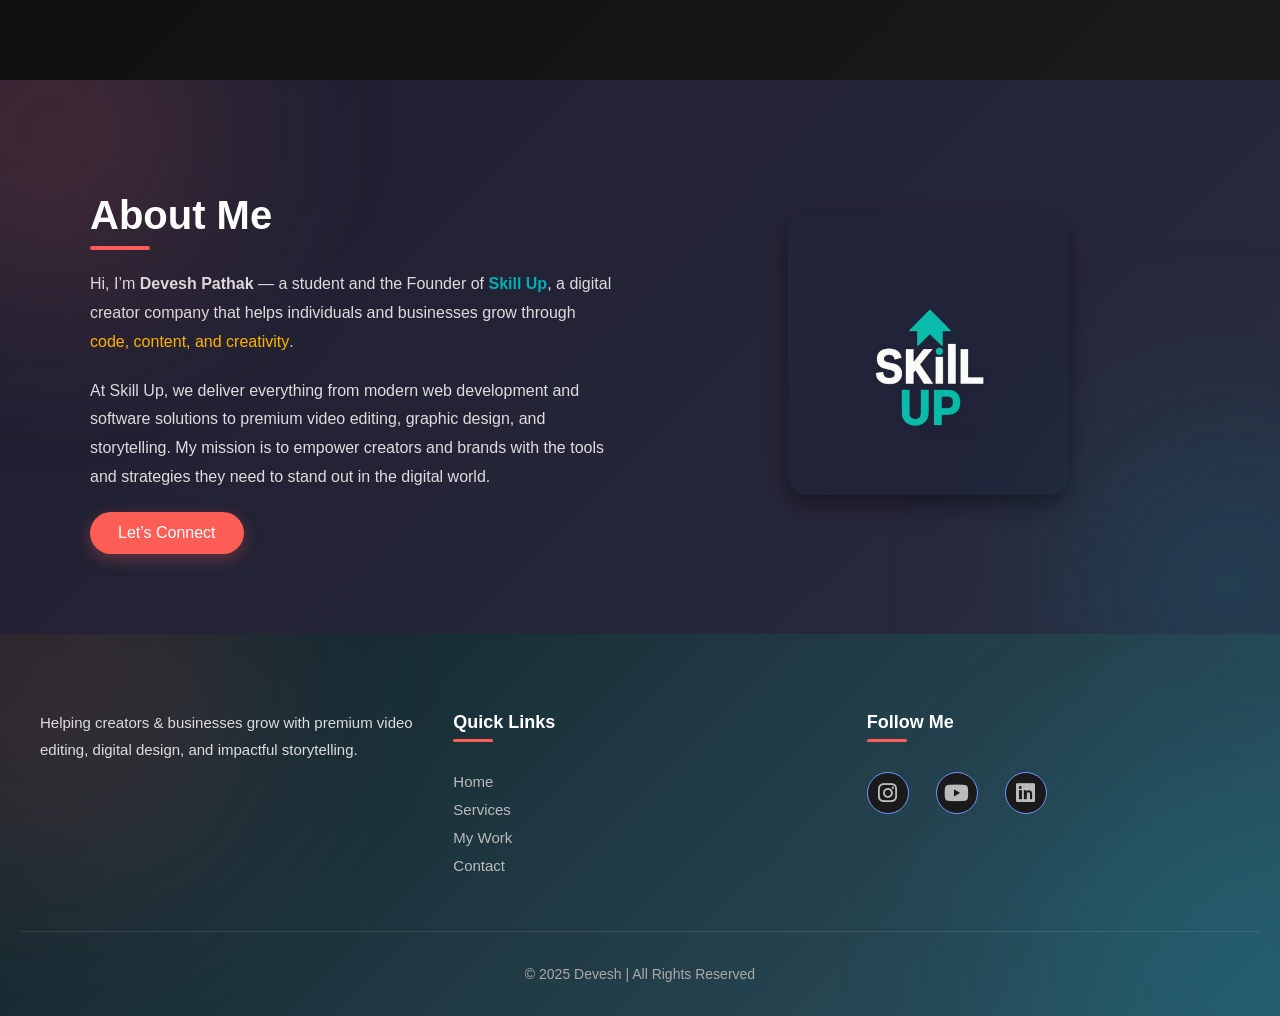
==== commit 6ec7b2f6: "Rename index1.html to index.html" ====
--- a/index.html
+++ b/index.html
@@ -1,44 +1,38 @@
 <!DOCTYPE html>
 <html lang="en">
-
 <head>
   <meta charset="UTF-8">
   <meta name="viewport" content="width=device-width, initial-scale=1.0">
   <title>Skill Up</title>
   <link rel="stylesheet" href="style.css">
   <link rel="stylesheet" href="https://cdnjs.cloudflare.com/ajax/libs/font-awesome/6.4.0/css/all.min.css">
-
-
-
 </head>
 
 <body>
-
-  <header>
+  <header id="home">
     <div class="logo">
-      <img src="img/skillup.png" alt="My Logo">
+      <img src="img/skillup.png" alt="Skill Up Logo">
     </div>
     <nav>
       <ul>
-        <li><a href="#header" class="active">Home</a></li>
+        <li><a href="#logo" class="active">Home</a></li>
         <li><a href="#services">Services</a></li>
         <li><a href="#about">About</a></li>
+        <li><a href="#portfolio">Portfolio</a></li>
+        <li><a href="#contact">Contact</a></li>
       </ul>
     </nav>
     <div class="menu-toggle" onclick="document.querySelector('nav ul').classList.toggle('show')">
-      <span></span>
-      <span></span>
-      <span></span>
+      <span></span><span></span><span></span>
     </div>
   </header>
 
   <main>
+    <!-- Hero Section -->
     <section class="hero">
       <div class="hero-text">
-        <!-- Typing effect elements -->
         <p class="intro" id="intro"></p>
         <h1 id="headline"></h1>
-
         <p class="desc">
           I help businesses and creators grow their brand with premium
           video editing, modern design, and impactful storytelling.
@@ -46,86 +40,53 @@
         <a href="#services" class="btn">Hire Me</a>
         <a href="#portfolio" class="btn-outline">View Portfolio</a>
       </div>
-
       <div class="hero-img">
         <img src="img/profile.jpeg" alt="Devesh Profile">
       </div>
     </section>
+
+    <!-- Services -->
     <section class="services" id="services">
       <h2 class="section-title">Our Services</h2>
       <div class="services-grid">
-        <div class="service-card">
-          <h3>🎥 Content Creation</h3>
-          <p>High-quality and engaging content crafted for your brand’s story.</p>
-        </div>
-        <div class="service-card">
-          <h3>🎨 Motion Graphics</h3>
-          <p>Eye-catching animations to bring your ideas to life.</p>
-        </div>
-        <div class="service-card">
-          <h3>✂️ Video Editing</h3>
-          <p>Professional editing for YouTube, Instagram, and other platforms.</p>
-        </div>
-        <div class="service-card">
-          <h3>📈 Digital Marketing</h3>
-          <p>Grow your reach with social media campaigns and ad strategies.</p>
-        </div>
-        <div class="service-card">
-          <h3>🌐 Website & App Development</h3>
-          <p>Modern, responsive websites and apps designed for performance.</p>
-        </div>
-        <div class="service-card">
-          <h3>🔍 SEO Optimization</h3>
-          <p>Boost your rankings and visibility with proven SEO techniques.</p>
-        </div>
-      </div>
-    </section>
-    <!-- Portfolio Section -->
+        <div class="service-card"><h3>🎥 Content Creation</h3><p>High-quality and engaging content crafted for your brand’s story.</p></div>
+        <div class="service-card"><h3>🎨 Motion Graphics</h3><p>Eye-catching animations to bring your ideas to life.</p></div>
+        <div class="service-card"><h3>✂️ Video Editing</h3><p>Professional editing for YouTube, Instagram, and other platforms.</p></div>
+        <div class="service-card"><h3>📈 Digital Marketing</h3><p>Grow your reach with social media campaigns and ad strategies.</p></div>
+        <div class="service-card"><h3>🌐 Website & App Development</h3><p>Modern, responsive websites and apps designed for performance.</p></div>
+        <div class="service-card"><h3>🔍 SEO Optimization</h3><p>Boost your rankings and visibility with proven SEO techniques.</p></div>
+      </div>
+    </section>
+
+    <!-- Portfolio Slider -->
     <section class="portfolio" id="portfolio">
       <h2 class="section-title">My Work</h2>
-
       <div class="slider">
         <div class="slides">
-          <!-- Slide 1 -->
-          <div class="slide active">
-            <img src="my_work/skillup.png" alt="Project 1">
-            <h3>Motion Graphics Ad</h3>
-          </div>
-          <!-- Slide 2 -->
-          <div class="slide">
-            <img src="my_work/logo.png" alt="Project 2">
-            <h3>Motion Graphics Ad</h3>
-          </div>
-          <!-- Slide 3 -->
-          <div class="slide">
-            <img src="my_work/logo2.png" alt="Project 3">
-            <h3>Social Media Campaign</h3>
-          </div>
-        </div>
-
-        <!-- Dot Navigation -->
+          <div class="slide active"><img src="my_work/skillup.png" alt="Project 1"><h3>Motion Graphics Ad</h3></div>
+          <div class="slide"><img src="my_work/logo.png" alt="Project 2"><h3>Logo Design</h3></div>
+          <div class="slide"><img src="my_work/logo2.png" alt="Project 3"><h3>Social Media Campaign</h3></div>
+        </div>
         <div class="dots">
           <span class="dot active" data-index="0"></span>
           <span class="dot" data-index="1"></span>
           <span class="dot" data-index="2"></span>
         </div>
       </div>
-
-    </section>
-    <div class="gallery-grid" id="gallery"></div>
-
-    <!-- galary  section -->
+    </section>
+
+    <!-- Gallery -->
     <section class="gallery-section">
-      <h2 class="section-title">My Work</h2>
+      
       <div class="gallery-grid" id="gallery"></div>
     </section>
-    <!-- Contact Section -->
+
+    <!-- Contact -->
     <section id="contact" class="contact">
       <div class="contact-container">
         <div class="contact-text">
           <h2>Let’s Work <span>Together</span></h2>
-          <p>
-            Have a project in mind? Whether it’s video editing, content creation,
+          <p>Have a project in mind? Whether it’s video editing, content creation,
             or digital marketing — let’s connect and create something impactful.
           </p>
           <ul class="contact-info">
@@ -146,61 +107,48 @@
           <textarea name="message" rows="5" placeholder="Your Message" required></textarea>
           <button type="submit" class="btn">Send Message</button>
         </form>
-
-      </div>
-    </section>
-    <!-- About Me Section -->
+      </div>
+    </section>
+
+    <!-- About -->
     <section class="about" id="about">
       <div class="about-container">
         <div class="about-text">
           <h2>About Me</h2>
-          <p>
-            Hi, I’m <strong>Devesh Pathak</strong> — a student and the Founder of
+          <p>Hi, I’m <strong>Devesh Pathak</strong> — a student and the Founder of
             <span class="highlight">Skill Up</span>, a digital creator company that
             helps individuals and businesses grow through <em>code, content, and creativity</em>.
           </p>
-          <p>
-            At Skill Up, we deliver everything from modern web development and
+          <p>At Skill Up, we deliver everything from modern web development and
             software solutions to premium video editing, graphic design, and
             storytelling. My mission is to empower creators and brands with the
             tools and strategies they need to stand out in the digital world.
           </p>
           <a href="#contact" class="btn-about">Let’s Connect</a>
         </div>
-
         <div class="about-image">
           <img src="my_work/skillup.png" alt="Skill Up Logo">
         </div>
       </div>
     </section>
-
-
   </main>
-  <!-- Footer Section -->
+
+  <!-- Footer -->
   <footer class="footer">
     <div class="footer-container">
-
-      <!-- Left: Logo & About -->
       <div class="footer-about">
-        <!-- <img src="logo.png.jpeg" alt="Logo" class="footer-logo"> -->
-        <p>
-          Helping creators & businesses grow with premium video editing,
-          digital design, and impactful storytelling.
-        </p>
-      </div>
-
-      <!-- Middle: Quick Links -->
+        <p>Helping creators & businesses grow with premium video editing,
+          digital design, and impactful storytelling.</p>
+      </div>
       <div class="footer-links">
         <h3>Quick Links</h3>
         <ul>
           <li><a href="#home">Home</a></li>
           <li><a href="#services">Services</a></li>
-          <li><a href="#portfolio"> My Work</a></li>
+          <li><a href="#portfolio">My Work</a></li>
           <li><a href="#contact">Contact</a></li>
         </ul>
       </div>
-
-      <!-- Right: Social Media -->
       <div class="footer-social">
         <h3>Follow Me</h3>
         <div class="social-links">
@@ -210,174 +158,113 @@
         </div>
       </div>
     </div>
-
-    <!-- Bottom Copyright -->
     <div class="footer-bottom">
       <p>© 2025 Devesh | All Rights Reserved</p>
     </div>
   </footer>
 
-
-
-
-
+  <!-- Scripts -->
+  <script>
+    // Navigation active state
+    const navLinks = document.querySelectorAll("nav ul li a");
+    navLinks.forEach(link => {
+      link.addEventListener("click", () => {
+        navLinks.forEach(l => l.classList.remove("active"));
+        link.classList.add("active");
+      });
+    });
+
+    // Typing effect
+    const introText = "Hi, I’m Devesh 👋";
+    const headlineText = "Creative Video Editor & Digital Designer";
+    function typeEffect(element, text, delay = 100, callback) {
+      let i = 0;
+      element.innerHTML = "";
+      function typing() {
+        if (i < text.length) {
+          element.innerHTML += text.charAt(i);
+          i++;
+          setTimeout(typing, delay);
+        } else if (callback) setTimeout(callback, 500);
+      }
+      typing();
+    }
+    const introEl = document.getElementById("intro");
+    const headlineEl = document.getElementById("headline");
+    typeEffect(introEl, introText, 100, () => typeEffect(headlineEl, headlineText, 80));
+
+    // Slider
+    const slides = document.querySelectorAll(".slide");
+    const dots = document.querySelectorAll(".dot");
+    function showSlide(index) {
+      slides.forEach((slide, i) => {
+        slide.classList.toggle("active", i === index);
+        dots[i].classList.toggle("active", i === index);
+      });
+    }
+    dots.forEach(dot => {
+      dot.addEventListener("click", () => showSlide(parseInt(dot.dataset.index)));
+    });
+    showSlide(0);
+
+    // Gallery
+    const works = [
+      { type: "image", src: "my_work/logo.png", title: "Graphic Design" },
+      { type: "image", src: "my_work/A.png", title: "Graphic Design" },
+      { type: "image", src: "my_work/logo1.png", title: "Graphic Design" },
+      { type: "image", src: "my_work/logo2.png", title: "Graphic Design" },
+      { type: "image", src: "my_work/th1.png", title: "Graphic Design" },
+      { type: "image", src: "my_work/p1.png", title: "Graphic Design" },
+      { type: "image", src: "img/skillup.png", title: "Graphic Design" },
+      { type: "image", src: "my_work/the legend.png", title: "Graphic Design" },
+      { type: "image", src: "my_work/K.s. Education.png", title: "Poster Design" },
+      { type: "image", src: "my_work/1.png", title: "Graphic Design" },
+      { type: "image", src: "my_work/2.png", title: "Graphic Design" },
+      { type: "youtube", src: "https://youtube.com/shorts/XpsuubgAGXU", title: "Video Project" },
+      { type: "youtube", src: "https://youtube.com/shorts/1IVX43bqDlI", title: "Video Project" },
+      { type: "youtube", src: "https://youtube.com/shorts/DuXgl2bSV5M", title: "Video Project" },
+      { type: "youtube", src: "https://youtube.com/shorts/nYHmpbDy2II", title: "Video Project" },
+      { type: "youtube", src: "https://youtube.com/shorts/0uVVkk2U6Jg", title: "Video Project" },
+      { type: "youtube", src: "https://youtube.com/shorts/I0jyuqE9rW8", title: "Video Project" },
+      { type: "youtube", src: "https://youtube.com/shorts/Dff3IlpMgsc", title: "Video Project" },
+      { type: "youtube", src: "https://youtube.com/shorts/DpK_CXgenak", title: "Video Project" },
+      { type: "youtube", src: "https://youtube.com/shorts/Keiu4rxLMhw", title: "Video Project" },
+
+
+    ];
+    const gallery = document.getElementById("gallery");
+    works.forEach(work => {
+      const div = document.createElement("div");
+      div.classList.add("work-item");
+      if (work.type === "image") {
+        div.innerHTML = `<img src="${work.src}" alt="${work.title}"><h3>${work.title}</h3>`;
+      } else if (work.type === "youtube") {
+        let embedLink = work.src.replace("youtube.com/shorts/", "youtube.com/embed/");
+        div.innerHTML = `
+          <div class="video-container">
+            <iframe src="${embedLink}" 
+              frameborder="0" 
+              allow="accelerometer; autoplay; clipboard-write; encrypted-media; gyroscope; picture-in-picture" 
+              allowfullscreen></iframe>
+          </div>
+          <h3>${work.title}</h3>`;
+      }
+      gallery.appendChild(div);
+    });
+
+    // Contact Form
+    const form = document.querySelector(".contact-form");
+    const scriptURL = "https://script.google.com/macros/s/AKfycbzCOhiUZoUlCSWHPt5wFbGxhAeaVVapqWkbGsybh0ZCWG2alGzcalYZxkOgJLJyQmgj/exec";
+    form.addEventListener("submit", e => {
+      e.preventDefault();
+      const data = new FormData(form);
+      fetch(scriptURL, { method: "POST", body: data })
+        .then(() => {
+          alert("✅ Message Sent Successfully!");
+          form.reset();
+        })
+        .catch(error => alert("❌ Error: " + error.message));
+    });
+  </script>
 </body>
-
 </html>
-<script>
-
-  // Get all nav links
-  const navLinks = document.querySelectorAll("nav ul li a");
-
-  navLinks.forEach(link => {
-    link.addEventListener("click", () => {
-      // Remove active class from all links
-      navLinks.forEach(l => l.classList.remove("active"));
-
-      // Add active to the clicked link
-      link.classList.add("active");
-    });
-  });
-
-
-  // Texts to type
-  const introText = "Hi, I’m Devesh 👋";
-  const headlineText = "Creative Video Editor & Digital Designer";
-
-  function typeEffect(element, text, delay = 100, callback) {
-    let i = 0;
-    element.innerHTML = ""; // clear before typing
-    function typing() {
-      if (i < text.length) {
-        element.innerHTML += text.charAt(i);
-        i++;
-        setTimeout(typing, delay);
-      } else if (callback) {
-        setTimeout(callback, 500); // slight pause before callback
-      }
-    }
-    typing();
-  }
-
-  // Run typing animation
-  const introEl = document.getElementById("intro");
-  const headlineEl = document.getElementById("headline");
-
-  typeEffect(introEl, introText, 100, () => {
-    typeEffect(headlineEl, headlineText, 80);
-  });
-
-
-
-  const slides = document.querySelectorAll(".slide");
-  const dots = document.querySelectorAll(".dot");
-
-  function showSlide(index) {
-    slides.forEach((slide, i) => {
-      slide.classList.toggle("active", i === index);
-      dots[i].classList.toggle("active", i === index);
-    });
-  }
-
-  // Dot click events
-  dots.forEach(dot => {
-    dot.addEventListener("click", () => {
-      const index = parseInt(dot.getAttribute("data-index"));
-      showSlide(index);
-    });
-  });
-
-  // Show first slide on load
-  showSlide(0);
-
-  const works = [
-    { type: "image", src: "my_work/logo.png", title: "Graphic Design" },
-    { type: "image", src: "my_work/A.png", title: "Graphic Design" },
-    { type: "image", src: "my_work/logo1.png", title: "Graphic Design" },
-    { type: "image", src: "my_work/logo2.png", title: "Graphic Design" },
-    { type: "image", src: "my_work/th1.png", title: "Graphic Design" },
-    { type: "image", src: "my_work/p1.png", title: "Graphic Design" },
-    { type: "image", src: "img/skillup.png", title: "Graphic Design" },
-    { type: "image", src: "my_work/the legend.png", title: "Graphic Design" },
-    { type: "image", src: "my_work/K.s. Education.png", title: "Poster Design" },
-
-    { type: "image", src: "my_work/1.png", title: "Graphic Design" },
-    { type: "image", src: "my_work/2.png", title: "Graphic Design" },
-
-
-
-
-    { type: "youtube", src: "https://youtube.com/shorts/XpsuubgAGXU", title: "Video Project" },
-    { type: "youtube", src: "https://youtube.com/shorts/1IVX43bqDlI", title: "Video Project" },
-    { type: "youtube", src: "https://youtube.com/shorts/DuXgl2bSV5M", title: "Video Project" },
-
-    { type: "youtube", src: "https://youtube.com/shorts/nYHmpbDy2II", title: "Video Project" },
-    { type: "youtube", src: "https://youtube.com/shorts/0uVVkk2U6Jg", title: "Video Project" },
-    { type: "youtube", src: "https://youtube.com/shorts/I0jyuqE9rW8", title: "Video Project" },
-
-  ];
-  const gallery = document.getElementById("gallery");
-
-
-  works.forEach(work => {
-  const div = document.createElement("div");
-  div.classList.add("work-item");
-
-  if (work.type === "image") {
-    div.innerHTML = `
-      <img src="${work.src}" alt="${work.title}">
-      <h3>${work.title}</h3>
-    `;
-  } else if (work.type === "youtube") {
-    // Convert normal/shorts link to embed link
-    let embedLink = work.src.replace("youtube.com/shorts/", "youtube.com/embed/");
-    
-    div.innerHTML = `
-      <div class="video-container">
-        <iframe src="${embedLink}" 
-          frameborder="0" 
-          allow="accelerometer; autoplay; clipboard-write; encrypted-media; gyroscope; picture-in-picture" 
-          allowfullscreen>
-        </iframe>
-      </div>
-      <h3>${work.title}</h3>
-    `;
-  }
-
-  gallery.appendChild(div);
-});
-
-  const scriptURL = 'https://script.google.com/macros/s/AKfycbzCOhiUZoUlCSWHPt5wFbGxhAeaVVapqWkbGsybh0ZCWG2alGzcalYZxkOgJLJyQmgj/exec'; // Paste your Apps Script URL
-
-
-  form.addEventListener("submit", (e) => {
-    e.preventDefault();
-
-    // form ke inputs se values lo
-    const data = {
-      name: form.querySelector('input[placeholder="Your Name"]').value,
-      email: form.querySelector('input[placeholder="Your Email"]').value,
-      message: form.querySelector('textarea[placeholder="Your Message"]').value
-    };
-
-    // Google Sheets ko data send karo
-    fetch(scriptURL, {
-      method: "POST",
-      body: JSON.stringify(data),
-      headers: { "Content-Type": "application/json" }
-    })
-      .then((response) => {
-        alert("✅ Message Sent Successfully!");
-        form.reset(); // form clear ho jayega
-      })
-      .catch((error) => alert("❌ Error: " + error.message));
-  });
-
-
-
-
-
-
-
-
-</script>
